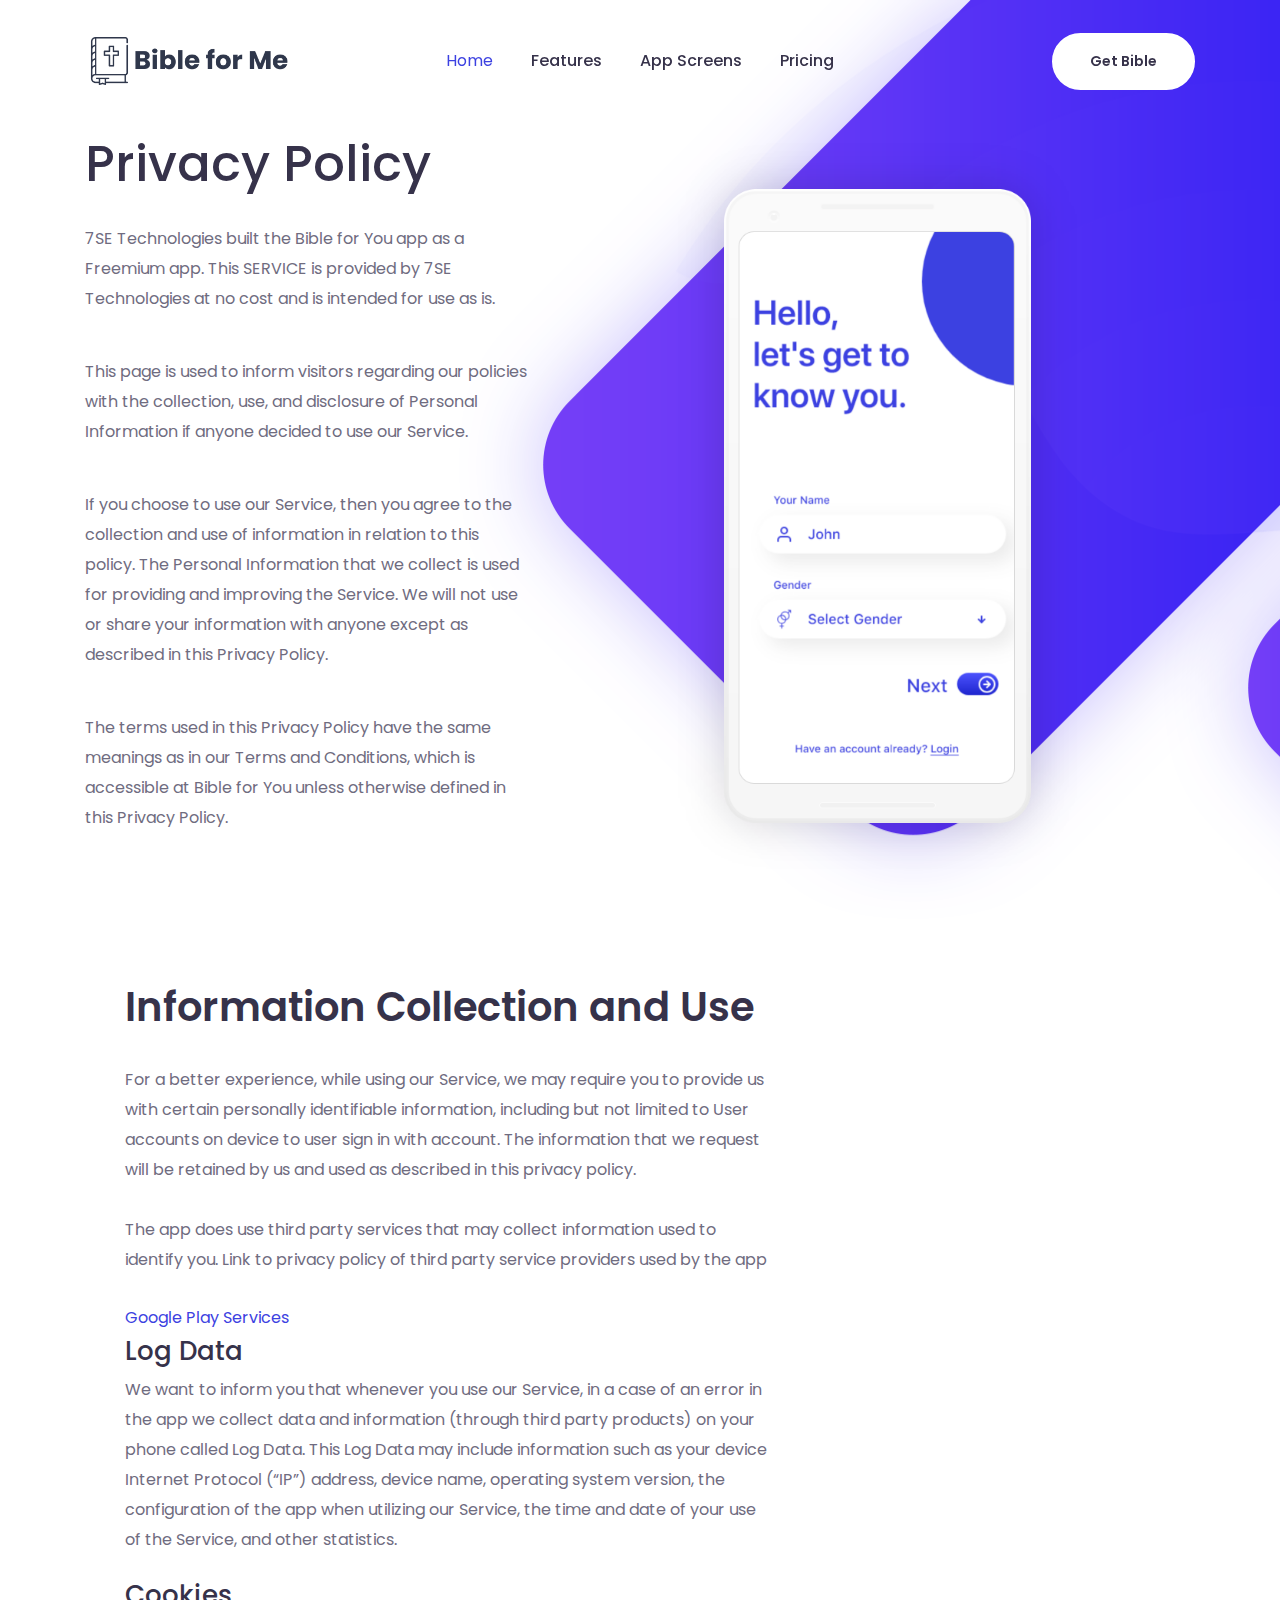
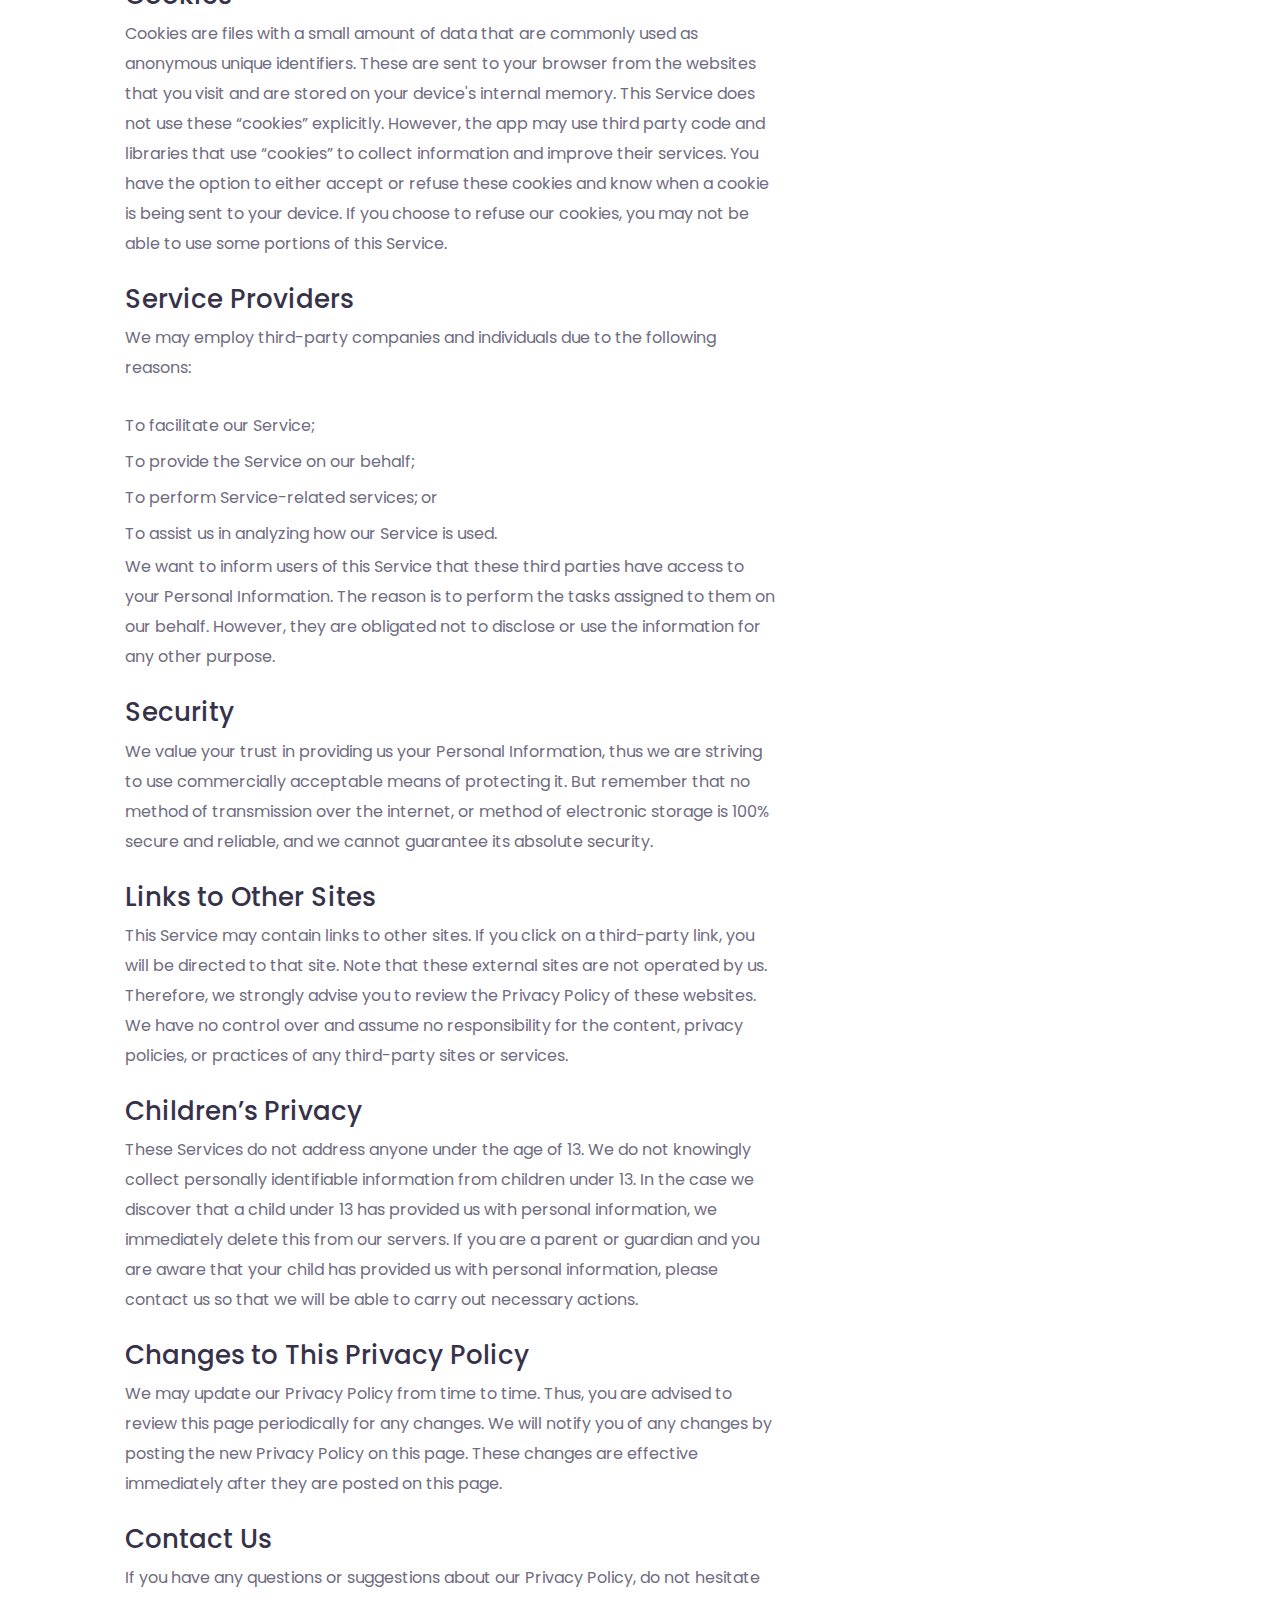
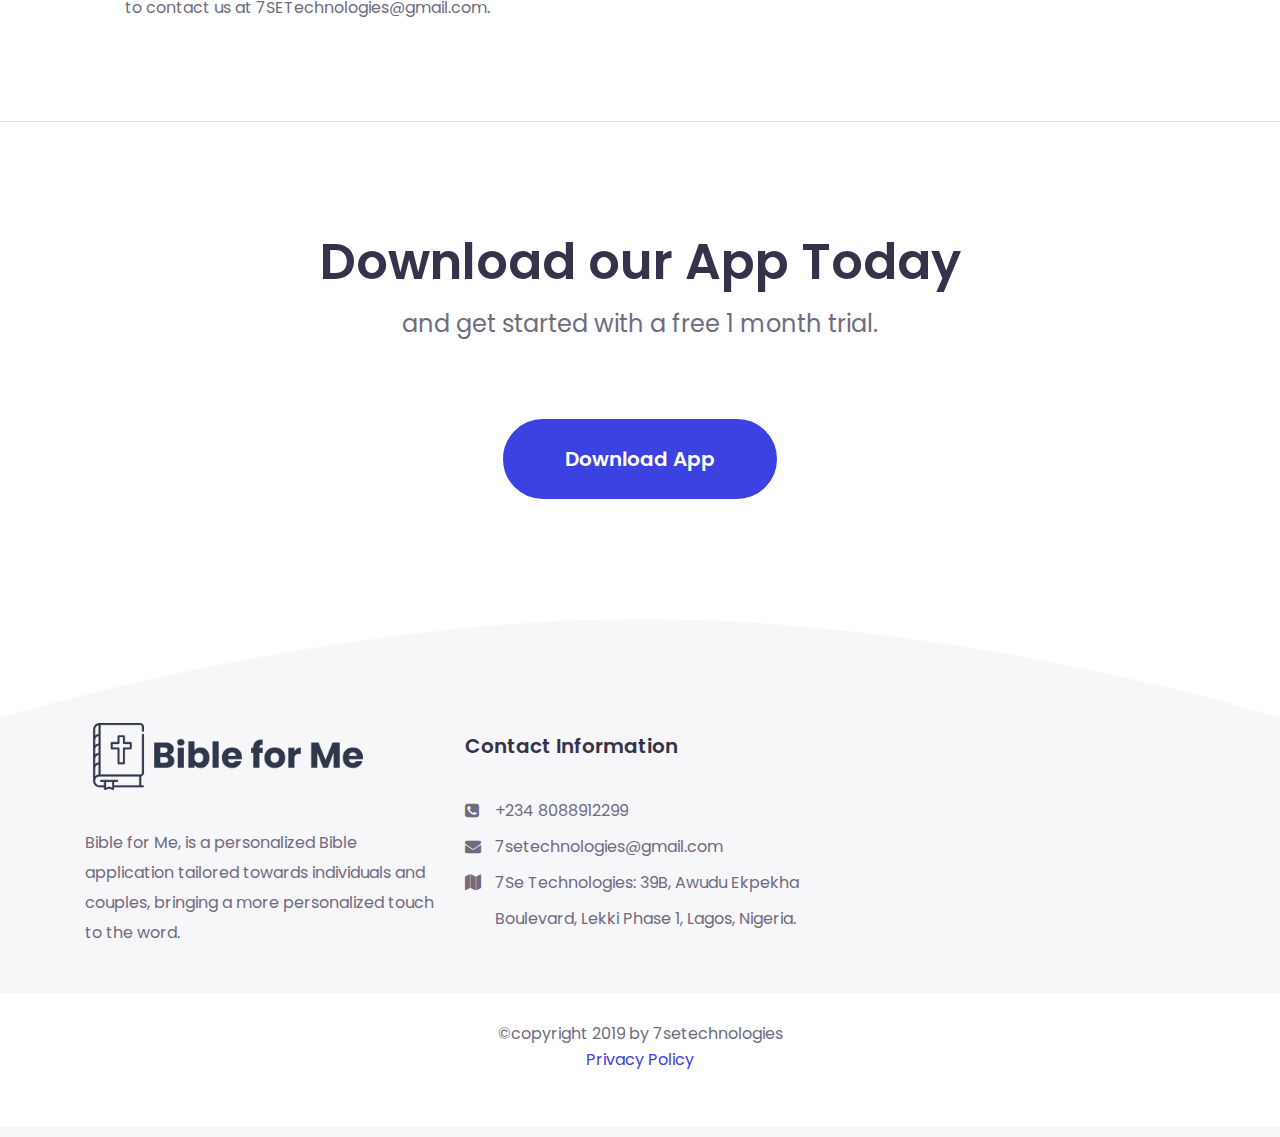
==== pricacy.html @ 63ed59d5 "updated privacy policy" ====
<!DOCTYPE html>
<html lang="en">

<head>
    <meta charset="utf-8">
    <meta name="viewport" content="width=device-width, initial-scale=1, shrink-to-fit=no">
    <meta http-equiv="X-UA-Compatible" content="IE=edge">

    <!-- Document Title -->
    <title>Bible For Me</title>

    <!-- Favicon -->
    <link rel="shortcut icon" type="image/png" href="favicon.png">

    <!-- CSS Files -->
    <!--==== Google Fonts ====-->
    <link href="https://fonts.googleapis.com/css?family=Poppins:200,300,400,500,600,700" rel="stylesheet">

    <!--==== Bootstrap css file ====-->
    <link rel="stylesheet" href="assets/css/bootstrap.min.css">

    <!--==== Font-Awesome css file ====-->
    <link rel="stylesheet" href="assets/css/font-awesome.min.css">

    <!-- Owl Carusel css file -->
    <link rel="stylesheet" href="assets/plugins/owl-carousel/owl.carousel.min.css">

    <!-- ====video poppu css==== -->
    <link rel="stylesheet" href="assets/plugins/Magnific-Popup/magnific-popup.css">

    <!--==== Style css file ====-->
    <link rel="stylesheet" href="assets/css/style.css">

    <!--==== Responsive css file ====-->
    <link rel="stylesheet" href="assets/css/responsive.css">

    <!--==== Custom css file ====-->
    <link rel="stylesheet" href="assets/css/custom.css">
</head>

<body>
    

    <!-- Main header -->
    <header class="header">
        <!-- Start Header Navbar-->
        <div class="main-header">
            <div class="main-menu-wrap">
                <div class="container">
                    <div class="row align-items-center">
                        <div class="col-xl-3 col-lg-3 col-md-4 col-6">
                            <!-- Logo -->
                            <div class="logo">
                                <a href="index.html">
                                    <img src="assets/img/logo.png" data-rjs="2" alt="myBible" style="max-width: 80%">
                                </a>
                            </div>
                            <!-- End of Logo -->
                        </div>
                        <div class="col-xl-6 col-lg-6 col-md-4 col-6 menu-button">
                            <div class="menu--inner-area clearfix">
                                <div class="menu-wraper">
                                    <nav>
                                        <!-- Header-menu -->
                                        <div class="header-menu dosis">
                                            <ul>
                                                <li class="active"><a href="#home">Home</a>
                                                    <!-- <ul>
                                                        <li class="active"><a href="index.html">Home 1</a></li>
                                                         <li><a href="index2.html">Home 2</a></li>
                                                    </ul>-->
                                                </li>
                                                <li><a href="#features">Features</a></li>
                                                <li><a href="#app">App Screens</a></li>
                                                <li><a href="#pricing  ">Pricing</a></li>
                                                <!-- <li><a href="#">Blog</a>
                                                    <ul>
                                                        <li><a href="blog.html">Blog Posts</a></li>
                                                        <li><a href="blog-details.html">single Post</a></li>
                                                    </ul>
                                                </li> -->
                                            </ul>
                                        </div>
                                        <!-- End of Header-menu -->
                                    </nav>
                                </div>
                            </div>
                        </div>
                        <div class="col-lg-3 col-md-4 col-sm-5 d-md-block d-none">
                            <div class="urgent-call text-right">
                               <a href="https://play.google.com/store/apps/details?id=com.ionic.bible" class="btn">Get Bible</a>
                            </div>
                        </div>
                    </div>
                </div>
            </div>
        </div>
        <!-- End Header Navbar-->
    </header>
    <!-- End of Main header -->
    
    <!-- home banner area -->
    <div class="banner-area-inner" id='home'>
        <div class="banner-inner-area banner-area1">
            <div class="container">
                <div class="row align-items-center">
                    <div class="col-md-8 col-lg-6 col-xl-5">
                        <!-- banner text -->
                        <div class="banner-text-inner">
                            

                            <h1>Privacy Policy</h1>
                            <p>
                                7SE Technologies built the Bible for You app as a Freemium app. This SERVICE is provided 
                                by 7SE Technologies at no cost and is intended for use as is.
                            </p>
    

                            <p>
                                This page is used to inform visitors regarding our policies with the 
                                collection, use, and disclosure of Personal Information if anyone decided to use our Service.
                            </p>

                            <p>
                                If you choose to use our Service, then you agree to the collection 
                                and use of information in relation to this policy. 
                                The Personal Information that we collect is used for 
                                providing and improving the Service. We will not use or 
                                share your information with anyone except as described in this Privacy Policy.

                            </p>

                            <p>
                                The terms used in this Privacy Policy have the same meanings 
                                as in our Terms and Conditions, which is accessible at Bible 
                                for You unless otherwise defined in this Privacy Policy.
                            </p>

                            </div>
                        <!-- banner text -->
                    </div>
                    <div class="col-lg-5 offset-lg-1 col-md-4 offse-xl-2">
                        <!-- banner image-->
                        <div class="banner-image">
                            <img src="assets/img/banner/mockup.png" alt="phone mock up">
                        </div>
                        <!--End of banner image-->
                    </div>
                </div>
            </div>
        </div>
    </div>
    <!-- End of home banner area -->

    <!-- feature area -->
    <section class="pb-110" id='features'>
        <div class="container">
            <div class="row justify-content-left">
                <div class="col-md-12 col-lg-8">
                    <!-- section title -->
                    <div class="section-title text-left">
                        <h2>Information Collection and Use</h2>
                        <p>For a better experience, while using our Service, we may require you to 
                            provide us with certain personally identifiable information, 
                            including but not limited to User accounts on device to user 
                            sign in with account. The information that we request will be 
                            retained by us and used as described in this privacy policy.
                            <br>
                            <br>
                            The app does use third party services that may collect information used to identify you.
                            Link to privacy policy of third party service providers used by the app

                        </p>
                        <ul>
                            <li><a href="https://www.google.com/policies/privacy/">Google Play Services</a></li>
                        </ul>

                        <h4>Log Data</h4>
                        <p>
                        We want to inform you that whenever you use our Service, in a case of 
                        an error in the app we collect data and information 
                        (through third party products) on your phone called Log Data. 
                        This Log Data may include information such as your device 
                        Internet Protocol (“IP”) address, device name, operating 
                        system version, the configuration of the app when utilizing 
                        our Service, the time and date of your use of the Service, 
                        and other statistics.
                        </p>

                        <h4>Cookies</h4>
                        <p>
                            Cookies are files with a small amount of data that are commonly used as anonymous unique identifiers. These are sent to your browser from the websites that you visit and are stored on your device's internal memory.
                            This Service does not use these “cookies” explicitly. However, the app may use third party code and libraries that use “cookies” to collect information and improve their services. You have the option to either accept or refuse these cookies and know when a cookie is being sent to your device. If you choose to refuse our cookies, you may not be able to use some portions of this Service.
                                
                        </p>

                        <h4>Service Providers</h4>
                        <p>
                             We may employ third-party companies and individuals due 
                             to the following reasons:

                        </p>
                        <ul>
                                <li>To facilitate our Service;</li>
                                <li>To provide the Service on our behalf;</li>
                                <li>To perform Service-related services; or</li>
                                <li>To assist us in analyzing how our Service is used.</li>
                         
                        </ul>
                        <p>
                        We want to inform users of this Service that these third parties 
                        have access to your Personal Information. 
                        The reason is to perform the tasks assigned to them on our 
                        behalf. However, they are obligated not to disclose or 
                        use the information for any other purpose.
                        </p>

                        <h4>Security</h4>
                        <p>
                        We value your trust in providing us your Personal Information, 
                        thus we are striving to use commercially acceptable means 
                        of protecting it. But remember that no method of 
                        transmission over the internet, or method of electronic 
                        storage is 100% secure and reliable, and we cannot guarantee 
                        its absolute security.
  
                        </p>

                        <h4>Links to Other Sites</h4>
                        <p>
                        This Service may contain links to other sites. 
                        If you click on a third-party link, you will be 
                        directed to that site. Note that these external 
                        sites are not operated by us. Therefore, we strongly 
                        advise you to review the Privacy Policy of these websites. 
                        We have no control over and assume no responsibility for 
                        the content, privacy policies, or practices of any third-party 
                        sites or services.
                        </p>

                        <h4>Children’s Privacy</h4>
                        <p>
                                These Services do not address anyone under the age of 13. We do not 
                                knowingly collect personally identifiable information from children 
                                under 13. In the case we discover that a child under 13 has 
                                provided us with personal information, we immediately delete 
                                this from our servers. If you are a parent or guardian and you
                                 are aware that your child has provided us with personal information, 
                                 please contact us so that we will be able to carry out necessary actions.
                        </p>
                        <h4>Changes to This Privacy Policy</h4>
                        <p>
                        We may update our Privacy Policy from time to time. 
                        Thus, you are advised to review this page periodically 
                        for any changes. We will notify you of any changes 
                        by posting the new Privacy Policy on this page. 
                        These changes are effective immediately after they are 
                        posted on this page.

                        </p>

                        <h4>Contact Us</h4>
                        <p>
                        If you have any questions or suggestions about our 
                        Privacy Policy, do not hesitate to contact us at 
                        7SETechnologies@gmail.com.
                        </p>

                    </div>
                    <!-- End of section title -->
                </div>
            </div>
            
        </div><!--/.container-->
    </section><!-- End of feature area -->

 

   

    <section class="border-top pt-110 pb-150">
        <div class="container">
            <div class="row justify-content-center">
                <div class="col-lg-10 col-md-12">
                    <div class="download-app-inner text-center">
                        <h2 class="h1">
                            Download our App Today
                        </h2>
                        <h3>and get started with a free 1 month trial.</h3>
                        <a href="https://play.google.com/store/apps/details?id=com.ionic.bible" class="btn">Download App</a>
                    </div>
                </div>
            </div>
        </div>
    </section>
    <!-- End of download app -->
    
    <footer class="footer">
        <div class="footerbg">
        <img src="assets/img/footer-bg.png" alt="">
        </div>
        <div class="footer-top pt-120 pb-110">
            <div class="container">
                <div class="row">
                    <div class="col-lg-4 col-sm-6">
                        <!-- footer widget -->
                        <div class="footer-widget">
                            <div class="footer-logo">
                                <a href="index.html"><img src="assets/img/logo.png" alt="" style="max-width: 80%"></a>
                            </div>
                            <p>Bible for Me, is a personalized Bible application tailored towards individuals and couples, bringing a more personalized touch to the word.</p>
                            <!-- footer social area -->
                           
                            <!-- End of footer social area -->
                        </div>
                        <!--End of footer widget -->
                    </div>

                    <div class="col-lg-4 col-sm-6">
                        <div class="footer-widget">
                            <!-- widget header -->
                            <div class="widget-header">
                                <h5>Contact Information</h5>
                            </div>
                            <!-- widget header -->
                            <div class="widget-body">
                                <ul class="address-list">
                                    <li>
                                        <span><i class="fa  fa-phone-square"></i></span>
                                        +234 8088912299
                                    </li>
                                    <li>
                                        <span><i class="fa  fa-envelope"></i></span>
                                        7setechnologies@gmail.com
                                    </li>
                                    <li>
                                        <span><i class="fa  fa-map"></i></span>
                                        7Se Technologies: 39B, Awudu Ekpekha Boulevard, 
                                        Lekki Phase 1, Lagos, Nigeria.
                                    </li>
                                </ul>
                            </div>
                            
                        </div>
                    </div>
                    
                    
                    
                </div>
            </div>
        </div>
        <div class="footer-bottom">
            <div class="footer-text text-center">
                <p>©copyright 2019 by 7setechnologies</p> 
                <a href="pricacy.html">Privacy Policy</a>      
            </div>
        </div>
        
    </footer>

    <div class="modal fade" id="modalLoginForm" tabindex="-1" role="dialog" aria-labelledby="myModalLabel"
    aria-hidden="true">
    <div class="modal-dialog" role="document">
      <div class="modal-content">
        <div class="modal-header text-center">
          <h4 class="modal-title w-100 font-weight-bold order">Order Your Bible</h4>
          <button type="button" class="close" data-dismiss="modal" aria-label="Close">
            <span aria-hidden="true">&times;</span>
          </button>
        </div>
        <div class="modal-body mx-3">
          <div class="md-form mb-5">
           
            <input type="text" id="defaultForm-email" class="form-control validate">
            <label data-error="wrong" data-success="right" for="defaultForm-yourname">Your Name</label>
          </div>
  
          <div class="md-form mb-4">
            
            <input type="text" id="defaultForm-pass" class="form-control validate">
            <label data-error="wrong" data-success="right" for="defaultForm-spousename">Your Spouse Name</label>
          </div>

          <div class="md-form mb-4">
           
            <input type="number" id="defaultForm-pass" class="form-control validate">
            <label data-error="wrong" data-success="right" for="defaultForm-spousename">Number of Copies</label>
          </div>
  
        </div>
        <div class="modal-footer d-flex justify-content-center">
          <button class="btn btn-default btncolor">Submit</button>
        </div>
      </div>
    </div>
  </div>






    <!-- back to top -->
    <div class="back-to-top">
        <a href="#"><i class="fa fa-chevron-up"></i></a>
    </div>
    <!-- back to top -->


    <!-- JS Files -->
   <!-- ==== JQuery 3.3.1 js file==== -->
    <script src="assets/js/jquery-3.3.1.min.js"></script>

    <!-- ==== Bootstrap js file==== -->
    <script src="assets/js/bootstrap.bundle.min.js"></script>

    <!-- ==== JQuery Waypoint js file==== -->
    <script src="assets/plugins/waypoints/jquery.waypoints.min.js"></script>

    <!-- ==== Parsley js file==== -->
    <script src="assets/plugins/parsley/parsley.min.js"></script>

    <!-- ==== parallax js==== -->
    <script src="assets/plugins/parallax/parallax.js"></script>

    <!-- ==== Owl Carousel js file==== -->
    <script src="assets/plugins/owl-carousel/owl.carousel.min.js"></script>

    <!-- ==== Menu  js file==== -->
    <script src="assets/js/menu.min.js"></script>

    <!-- ===video popup=== -->
    <script src="assets/plugins/Magnific-Popup/jquery.magnific-popup.min.js"></script>

    <!-- ====Counter js file=== -->
    <script src="assets/plugins/waypoints/jquery.counterup.min.js"></script>

    <!-- ==== Script js file==== -->
    <script src="assets/js/scripts.js"></script>

    <!-- ==== Custom js file==== -->
    <script src="assets/js/custom.js"></script>

</body>
</html>
---- assets/css/style.css ----
/*---------------------------------------------
Template name:  jironis
Version:        1.0
Author:         layerdrops
Author Email:   layerdrops@gmail.com 

NOTE:
-----
Please DO NOT EDIT THIS CSS, you may need to use "custom.css" file for writing your custom css.
We may release future updates so it will overwrite this file. it's better and safer to use "custom.css".

[Table of Content]

01: General CSS 
    1.1: Default CSS
    1.2: background color
    1.3: Buttons
    1.4: Padding/Margin
    1.5: Animations
02: Page Title
03: Header
    3.1: Header Menu 1
04: Banner
    4.1: main banner 01
    4.02: main banner home2
05: Feature area
    5:01 feature type2
    5:02 feature type3
06: Video section
07: bottle delivery
08: start about section
09: start our team
10: subscribe area
11: testimonial area
    11: 01 testimonial area type2
12: our location
13: our partner
14: our quality feature
    14:01 quality type2
15: our blog area
16: Bloge details page
    16:01 blog details
17: map area
18: Conatct page
    18:01 conatct info
19: Call to action
20: Footer
    20.01: footer top
    20.02: footer bottom
21: Others
    21.01: pettrns
    21.02: About block
    21.03: Why us
    21.04: Subscription
    21.05: Carousel controls
    21.06: Slider pagination style
    21.07: Social icons
    21.08: Back to top
    21.09: Preloader
    21.10: Form validation
    21.11: Content animation
----------------------------------------------*/

/*=============================================
    01: General CSS
==============================================*/

/* 1.1: Default CSS */
input::-webkit-outer-spin-button,
input::-webkit-inner-spin-button {
    -webkit-appearance: none;
    margin: 0;
}
input[type="number"] {
    -moz-appearance: textfield;
}
::-moz-selection {
    background: #31333e;
    color: #fff;
    text-shadow: none;
}
::selection {
    background: #31333e;
    color: #fff;
    text-shadow: none;
}


button:focus,
input:focus,
select:focus,
textarea:focus {
    outline: none !important;
}
button[type=submit] { 
    cursor: pointer;
    border: none;
 }
textarea { resize: none; }
img {
    max-width: 100%;
    height: auto; 
}

a {
    color: #3C41E1;
    -webkit-transition: all .2s;
    transition: all .2s;
}
a:hover { color: #3C41E1; }
a,
a:hover,
a:active,
a:focus {
    text-decoration: none;
    outline: none;
}

h1, h2, h3, h4, h5, h6, 
.h1, .h2, .h3, .h4, .h5, .h6 { 
    font-family: 'Poppins', sans-serif;
    color: #36324a;
}
h1, .h1 { font-size: 50px; line-height: 55px; }
h2, .h2 { font-size: 40px; line-height: 55px;}
h3, .h3 { font-size: 30px; }
h4, .h4 { font-size: 26px; }
h5, .h5 { font-size: 20px; } 
h6, .h6 { font-size: 16px; }

p {
    font-family: 'Poppins', sans-serif;
    line-height: 30px;
    margin-bottom: 25px;
    font-weight: 400;
    font-size: 16px;
}
body {
    font-family: 'Poppins', sans-serif;
    font-size: 16px;
    color: #6f6c7f;
    line-height: 36px;
    background: #fff;
    overflow-x: hidden !important;
    font-weight: 400;
}
.theme-color{
    color: #3C41E1;
}
.theme-bg{
    background: #3C41E1;
}
/*1.2: background color*/

/* 1.3: Buttons */
.btn {
    cursor: pointer;
    z-index: 1;
    position: relative;
    padding: 16px 36px;
    color: #5b39c9;
    font-weight: 600;
    text-transform: capitalize;
    overflow: hidden;
    border: 2px solid #5b39c9;
    border-radius: 50px;
    overflow: hidden;
    -webkit-transition: .3s all linear;
    transition: .3s all linear;
    font-size: 14px;
}

.btn.active,
.btn:hover,
.btn:focus {
    color: #fff;
    text-decoration: none;
}
.btn:before {
    content: " ";
    position: absolute;
    top: 48%;
    left: 48%;
    z-index: -1;
    -webkit-transform: scale(0);
            transform: scale(0);
    width: 11px;
    height: 11px;
    -webkit-transition: .3s all linear;
    transition: .3s all linear;
    opacity: 0;
    visibility: hidden;
    background: #5b39c9;
    border-radius: 50px;

}
.btn:hover{
    border-color: #5b39c9;
}
.btn:hover:before{
    -webkit-transform: scale(20);
            transform: scale(20);
    opacity: 1;
    visibility: visible;
    
}

.btn:focus,
.form-control:focus {
    box-shadow: none !important;
}

.disabled { pointer-events: none; }

.bg-2 {
    background-color: #f7f6f9;
}
 ul,li{
     margin-bottom: 0;
     list-style: none;
     padding: 0;
 }

.font-weight-600 { font-weight: 600; }
b, strong {
    font-weight: bold;
}
.list-inline > li { display: inline-block; }

.form-control { font-size: 14px; }
.form-control:focus { border-color: #fff; }

input.parsley-error,
textarea.parsley-error,
select.parsley-error {
    border: 1px solid red !important;
}
.half-gutter {
    margin-right: -7.5px;
    margin-left: -7.5px;
}
.half-gutter > .col,
.half-gutter > [class*="col-"] {
    padding-right: 7.5px;
    padding-left: 7.5px;
}
.no-gutters-padding{
    padding-right: 0px;
    padding-left: 0px;
}


.theme-list-style {
    padding: 0;
    list-style: none;
}
.theme-list-style li {
    font-weight: 600;
    color: #4c4f60;
    padding: 5px 0;
}
.theme-list-style li:before {
    content: '\f05d';
    font-family: 'FontAwesome';
    color: #6f6c7f;
    font-size: 12px;
    font-weight: normal;
    margin-right: 10px;
}

.theme-input-style {
    font-size: 16px;
    width: 100%;
    height: 70px;
    padding: 0 20px 0;
    -webkit-transition: all .2s;
    transition: all .2s;
    background: transparent;
    border: none;
    border: 4px solid #f7f6f9;
    opacity: 1;
    border-radius: 10px;
    color: #6f6c7f;
    margin-bottom: 30px;
}

textarea.theme-input-style {
    padding: 10px;
    min-height: 120px;
    display: block;
}

label input[type=checkbox],
label input[type=radio] {
    position: relative;
    top: 2px;
    margin-right: 5px;
}

.form-group { position: relative; }

.table-bordered,
.table-bordered td, 
.table-bordered th {
    border-color: #e2e6fb;
}

.alignleft {
    float: left;
    margin-right: 15px;
    margin-bottom: 15px;
}
.alignright {
    float: right;
    margin-left: 15px;
    margin-bottom: 15px;
}
.aligncenter {
    clear: both;
    display: block;
    margin: 0 auto 15px;
}
/* 1.4: Padding/Margin */
.pt-150 { padding-top: 150px; }
.pb-150 { padding-bottom: 150px; }
.pt-140 { padding-top: 140px; }
.pb-140 { padding-bottom: 140px; }
.pt-130 { padding-top: 130px; }
.pb-130 { padding-bottom: 130px; }
.pt-120 { padding-top: 70px; }
.pt-115{ padding-top: 115px; }
.pb-115{ padding-bottom: 115px; }
.pb-120 { padding-bottom: 120px; }
.pt-110 { padding-top: 110px; }
.pb-110 { padding-bottom: 20px; }
.pt-100 { padding-top: 100px; }
.pb-100 { padding-bottom: 100px; }
.pt-90 { padding-top: 90px; }
.pb-90 { padding-bottom: 90px; }
.pt-80 { padding-top: 80px; }
.pb-80 { padding-bottom: 80px; }
.pt-70 { padding-top: 70px; }
.pb-70 { padding-bottom: 70px; }
.pt-60 { padding-top: 60px; }
.pb-60 { padding-bottom: 60px; }
.pt-55 { padding-top: 55px; }
.pb-55 { padding-bottom: 55px; }
.pt-50 { padding-top: 50px; }
.pb-50 { padding-bottom: 50px }
.pt-30 { padding-top: 30px; }
.pb-30 { padding-bottom: 30px; }
.pt-20 { padding-top: 20px; }
.pb-20 { padding-bottom: 20px; }

.mt-140 { margin-top: 140px; }
.mb-140 { margin-bottom: 140px; }
.mt-120 { margin-top: 120px; }
.mb-120 { margin-bottom: 120px; }
.mt-70 {margin-top: 70px;}
.mb-70 {margin-bottom: 70px;}
.mt-60 { margin-top: 60px; }
.mb-60 { margin-bottom: 60px; }
.mt-50 { margin-top: 50px; }
.mb-50 { margin-bottom: 50px; }
.mt-40 { margin-top: 40px; }
.mb-40 { margin-bottom: 40px; }
.mt-30 { margin-top: 30px; }
.mb-30 { margin-bottom: 30px; }

/* 1.5: Animations */
.animated {
    -webkit-animation-duration: 1s;
    animation-duration: 1s;
    -webkit-animation-fill-mode: backwards;
    animation-fill-mode: backwards;
}
.animated.infinite {
    -webkit-animation-iteration-count: infinite;
    animation-iteration-count: infinite;
}

@-webkit-keyframes fadeInDown {
    0% {
        opacity: 0;
        -ms-filter: "progid:DXImageTransform.Microsoft.Alpha(Opacity=0)";
        -webkit-transform: translate3d(0,-40px,0);
        transform: translate3d(0,-40px,0)
    }
    to {
        opacity: 1;
        -ms-filter: "progid:DXImageTransform.Microsoft.Alpha(Opacity=100)";
        -webkit-transform: translateZ(0);
        transform: translateZ(0)
    }
}
@keyframes fadeInDown {
    0% {
        opacity: 0;
        -ms-filter: "progid:DXImageTransform.Microsoft.Alpha(Opacity=0)";
        -webkit-transform: translate3d(0,-40px,0);
        transform: translate3d(0,-40px,0)
    }
    to {
        opacity: 1;
        -ms-filter: "progid:DXImageTransform.Microsoft.Alpha(Opacity=100)";
        -webkit-transform: translateZ(0);
        transform: translateZ(0)
    }
}
.fadeInDown {
    -webkit-animation-name: fadeInDown;
    animation-name: fadeInDown
}

@-webkit-keyframes fadeInUp {
    0% {
        opacity: 0;
        -ms-filter: "progid:DXImageTransform.Microsoft.Alpha(Opacity=0)";
        -webkit-transform: translate3d(0,40px,0);
        transform: translate3d(0,40px,0)
    }
    to {
        opacity: 1;
        -ms-filter: "progid:DXImageTransform.Microsoft.Alpha(Opacity=100)";
        -webkit-transform: translateZ(0);
        transform: translateZ(0)
    }
}
@keyframes fadeInUp {
    0% {
        opacity: 0;
        -ms-filter: "progid:DXImageTransform.Microsoft.Alpha(Opacity=0)";
        -webkit-transform: translate3d(0,40px,0);
        transform: translate3d(0,40px,0)
    }
    to {
        opacity: 1;
        -ms-filter: "progid:DXImageTransform.Microsoft.Alpha(Opacity=100)";
        -webkit-transform: translateZ(0);
        transform: translateZ(0)
    }
}
.fadeInUp {
    -webkit-animation-name: fadeInUp;
    animation-name: fadeInUp
}

@-webkit-keyframes fadeInLeft {
    from {
        opacity: 0;
        -ms-filter: "progid:DXImageTransform.Microsoft.Alpha(Opacity=0)";
        -webkit-transform: translate3d(-50%, 0, 0);
        transform: translate3d(-50%, 0, 0);
    }
    to {
        opacity: 1;
        -ms-filter: "progid:DXImageTransform.Microsoft.Alpha(Opacity=100)";
        -webkit-transform: translate3d(0, 0, 0);
        transform: translate3d(0, 0, 0);
    }
}
@keyframes fadeInLeft {
    from {
        opacity: 0;
        -ms-filter: "progid:DXImageTransform.Microsoft.Alpha(Opacity=0)";
        -webkit-transform: translate3d(-50%, 0, 0);
        transform: translate3d(-50%, 0, 0);
    }
    to {
        opacity: 1;
        -ms-filter: "progid:DXImageTransform.Microsoft.Alpha(Opacity=100)";
        -webkit-transform: translate3d(0, 0, 0);
        transform: translate3d(0, 0, 0);
    }
}
.fadeInLeft {
    -webkit-animation-name: fadeInLeft;
    animation-name: fadeInLeft;
}

@-webkit-keyframes fadeInRight {
    from {
        opacity: 0;
        -ms-filter: "progid:DXImageTransform.Microsoft.Alpha(Opacity=0)";
        -webkit-transform: translate3d(50%, 0, 0);
        transform: translate3d(50%, 0, 0);
    }
    to {
        opacity: 1;
        -ms-filter: "progid:DXImageTransform.Microsoft.Alpha(Opacity=100)";
        -webkit-transform: translate3d(0, 0, 0);
        transform: translate3d(0, 0, 0);
    }
}
@keyframes fadeInRight {
    from {
        opacity: 0;
        -ms-filter: "progid:DXImageTransform.Microsoft.Alpha(Opacity=0)";
        -webkit-transform: translate3d(50%, 0, 0);
        transform: translate3d(50%, 0, 0);
    }
    to {
        opacity: 1;
        -ms-filter: "progid:DXImageTransform.Microsoft.Alpha(Opacity=100)";
        -webkit-transform: translate3d(0, 0, 0);
        transform: translate3d(0, 0, 0);
    }
}
.fadeInRight {
    -webkit-animation-name: fadeInRight;
    animation-name: fadeInRight;
}

@-webkit-keyframes spin {
    0% {
        -webkit-transform: rotate(0deg); 
        transform: rotate(0deg); 
    }
    100% { 
        -webkit-transform: rotate(360deg); 
        transform: rotate(360deg); 
    }
}
@keyframes spin {
    0% { 
        -webkit-transform: rotate(0deg); 
        transform: rotate(0deg); 
    }
    100% { 
        -webkit-transform: rotate(360deg); 
        transform: rotate(360deg); 
    }
}
.spin {
    -webkit-animation: spin 2s linear infinite;
    animation: spin 1s linear infinite;
}

@-webkit-keyframes bounce {
    0% {
       -webkit-transform: translateY(0px);
               transform: translateY(0px);
    }
    50% {
       -webkit-transform: translateY(-40px);
               transform: translateY(-40px);
    }
     100% {
        -webkit-transform: translateY(0px);
                transform: translateY(0px);
    }
      
}

@keyframes bounce {
    0% {
       -webkit-transform: translateY(0px);
               transform: translateY(0px);
    }
    50% {
       -webkit-transform: translateY(-40px);
               transform: translateY(-40px);
    }
     100% {
        -webkit-transform: translateY(0px);
                transform: translateY(0px);
    }
      
}
.bounce {
    -webkit-animation: bounce 2s linear infinite;
    animation: bounce 1s linear infinite;
}
@-webkit-keyframes rotate2d {
    0% {
       -webkit-transform: rotate(0deg);
               transform: rotate(0deg);
   }
    100% {
        -webkit-transform: rotate(360deg);
                transform: rotate(360deg);
    }    
}
@keyframes rotate2d {
    0% {
       -webkit-transform: rotate(0deg);
               transform: rotate(0deg);
   }
    100% {
        -webkit-transform: rotate(360deg);
                transform: rotate(360deg);
    }    
}
.rotate2d {
    -webkit-animation: rotate2d 2s linear infinite;
    animation: rotate2d 1s linear infinite;
}
@-webkit-keyframes rotate-2d {
    0% {
       -webkit-transform: rotate(0deg);
               transform: rotate(0deg);
   }
    100% {
        -webkit-transform: rotate(-360deg);
                transform: rotate(-360deg);
    }    
}
@keyframes rotate-2d {
    0% {
       -webkit-transform: rotate(0deg);
               transform: rotate(0deg);
   }
    100% {
        -webkit-transform: rotate(-360deg);
                transform: rotate(-360deg);
    }    
}
.rotate-2d {
    -webkit-animation: rotate-2d 2s linear infinite;
    animation: rotate-2d 1s linear infinite;
}

@-webkit-keyframes rotate3d {
    0% {
       -webkit-transform: rotateY(0deg);
               transform: rotateY(0deg);
   }
    100% {
        -webkit-transform: rotateY(360deg);
                transform: rotateY(360deg);
    }    
}

@keyframes rotate3d {
    0% {
       -webkit-transform: rotateY(0deg);
               transform: rotateY(0deg);
   }
    100% {
        -webkit-transform: rotateY(360deg);
                transform: rotateY(360deg);
    }    
}
.rotate3d {
    -webkit-animation: rotate3d 2s linear infinite;
    animation: rotate3d 1s linear infinite;
}

/*=============================================
    03: Header
==============================================*/

/* 3.1: Header Menu 1*/
.main-header{
    box-shadow: none;
    position: fixed;
    z-index: 999;
    width: 100%;
    top: 0;
    left: 0;
    -webkit-transition: background .3s;
    transition: background .3s;
    padding: 30px 0;
    }

    .urgent-call span {
        margin-right: 15px;
        display: inline-block;
    }
.main-header.stuck {
    position: fixed;
    top: 0;
    box-shadow: 0 0 10px rgba(0,0,0,0.15);
    width: 100%;
}
.header-menu, .header-menu ul, 
.header-menu ul li, 
.header-menu ul li a, 
.header-menu #menu-button {
    margin: 0;
    padding: 0;
    border: 0;
    list-style: none;
    line-height: 1;
    display: block;
    position: relative;
}
.header-menu #menu-button {
    display: none;
    }
.header-menu > ul ul {
    text-align: left;
    z-index: 99999;
}
.header-menu{
    -webkit-transition: .3s all linear;
    transition: .3s all linear;
}

.header-menu > ul > li {
    display: inline-block;
    float: left;
}
.header-menu > ul > li.has-sub:hover:after {
    content: '';
    position: absolute;
    width: 100%;
    height: 2em;
    bottom: -2em;
    cursor: pointer;
    left: 0;
}
.header-menu > ul > li {
    padding-left: 19px;
    padding-right: 19px;
}
.header-menu > ul > li > a {
    padding: 23px 0 23px;
    font-size: 16px;
    color: #36324a;
    font-weight: 500;
}

.main-header.sticky .header-menu > ul > li > a {
    color: #36324a;
}

.header-menu > ul > li:hover > a, 
.header-menu > ul > li.active > a {
    color: #081340;
}
.main-header .header-menu > ul > li:hover > a, 
.main-header .header-menu > ul > li.active > a {
    color: #3C41E1;
    font-weight: 400;
}

.header-menu ul ul {
    position: absolute;
    left: -9999px;
    opacity: 0;
    -webkit-transition: top .2s ease, opacity .2s ease;
    transition: top .2s ease, opacity .2s ease;
}
.header-menu > ul > li:hover > ul {
    left: auto;
    top: 60px;
    opacity: 1;
}

.header-menu > ul > li > ul {
    top: 30px;
    background: #081340;
    box-shadow: 0 0 10px rgba(0,0,0,0.1);
    -webkit-transition: top .2s ease, opacity .2s ease;
    transition: top .2s ease, opacity .2s ease;
    border-radius: 5px;
}

.header-menu.align-right > ul > li:hover > ul {
    right: 0;
}

.header-menu ul ul ul {
    top: 32px;
    box-shadow: 0 0 10px rgba(0,0,0,0.1);
}
.header-menu ul ul ul:after {
    content: "";
    position: absolute;
    left: -10px;
    top: 0;
    width: 10px;
    height: 100%;
    z-index: -1;
}
.header-menu ul ul ul li {
    background: #fff;
}
.header-menu ul ul > li:hover > ul {
    top: 0;
    left: 180px;
    opacity: 1;
}
.header-menu.align-right ul ul > li:hover > ul {
    left: auto;
    right: 178px;
    padding-left: 0;
    padding-right: 10px;
    opacity: 1;
}
.header-menu ul ul li a {
    width: 186px;
    padding: 8px 20px;
    font-size: 16px;
    line-height: 1.25;
    position: relative;
    background: #081340;
    -webkit-transition: all .2s;
    transition: all .2s;
    color: #979caf;
}
.main-header.sticky .header-menu ul ul li a {
    background: #081340;
    color: #979caf;
}
.header-menu ul ul li a i {
    position: absolute;
    right: 15px;
    top: 16px;
    font-size: 10px;
}

.header-menu ul ul li:hover > a, 
.header-menu ul ul li > a:hover, 
.header-menu ul ul li.active > a {
    color: #fff;
}
.main-header.sticky .header-menu ul ul li:hover > a, 
.main-header.sticky .header-menu ul ul li > a:hover, 
.main-header.sticky .header-menu ul ul li.active > a {
    color: #fff;
}
.menu-wraper {
    float: right;
}
.header-menu>ul {
    -webkit-transition: .3s all linear;
    transition: .3s all linear;
}
.header-menu > ul > li:last-child {
    margin-right: 0;
}
.header-menu ul ul ul,
.header-menu ul ul{
    padding: 8px 0;
    background: #fff;
}

.header-menu > ul > li > ul .has-sub-item {position:  relative;}

.header-menu > ul > li > ul .has-sub-item:after {
    content: ">";
    position:  absolute;
    right: 10px;
    top: 50%;
    -webkit-transform: translateY(-50%);
            transform: translateY(-50%);
}

.logo .sticky-logo {
    display: none;
}
.logo .sticky-logo {
    display: none;
}

.main-header.sticky .logo .default-logo{
    display: none;
}
.main-header.sticky .logo .sticky-logo{
    display: block;
}
.main-header.sticky {
    background: #fff;
    position: fixed;
    width: 100%;
    -webkit-animation-duration: .5s;
            animation-duration: .5s;
    box-shadow: 0 0 10px rgba(0,0,0,.15);
}

.menu-button {
    display: -webkit-box;
    display: -ms-flexbox;
    display: flex;
    -webkit-box-align: center;
        -ms-flex-align: center;
            align-items: center;
    -webkit-box-pack: center;
        -ms-flex-pack: center;
            justify-content: center;
}
.signup--out-btn {
    margin-left: 16px;
}
.main-header .header-menu ul ul li.active a:before {
    visibility: visible;
    opacity: 1;
    background: #53e1ff;
}

.main-header .header-menu ul .has-sub-item ul .has-sub-item ul li a:before {
    visibility: hidden;
    opacity: 0;
}
.main-header .header-menu ul .has-sub-item ul .has-sub-item ul li a:hover:before {
    visibility: visible;
    opacity: 1;
}

.inner-header .header-menu > ul > li > a {
    color: #fff;
}
.inner-header a.btn {
    border-color: #fff;
    color: #36324a;
    background: #fff;
}

.main-header.inner-header .btn:before {
    background: #36324a;
    visibility: hidden;
    opacity: 0;
    -webkit-transform: scale(0);
            transform: scale(0);
}
.main-header.inner-header .btn:hover{
    color: #fff;
    background: #36324a;
}
.main-header.inner-header .btn:hover:before {
    background: #36324a;
    visibility: visible;
    opacity: 1;
    -webkit-transform: scale(20);
            transform: scale(20);
}
.sticky .main-menu-wrap .btn {
    border-color: #5b39c9;
    color: #36324a;
    background: #fff;
}
.main-menu-wrap .btn:hover {
    border-color: #36324a;
    background: #36324a;
    color: #fff;
}

.main-menu-wrap .btn:before {
    background: #36324a;
}

.sticky .main-menu-wrap .btn:hover {
    border-color: #36324a;
}
.main-header.blog-header .header-menu > ul > li:hover > a,
.main-header.blog-header .header-menu > ul > li.active > a {
   color: #fff;
   font-weight: 400;
}
.sticky.main-header.blog-header .header-menu > ul > li:hover > a, 
.sticky.main-header.blog-header .header-menu > ul > li.active > a {
   color: #333333;
   font-weight: 400;
}
.main-menu-wrap .btn {
    background: #fff;
    border-color: #fff;
    color: #36324a;
}
.inner-header .header-menu > ul > li:hover > a,
.inner-header .header-menu > ul > li:focus > a,
.inner-header .header-menu > ul > li:active > a{
    color: #fff;
}
.sticky.inner-header .header-menu > ul > li:hover > a,
.sticky.inner-header .header-menu > ul > li:focus > a,
.sticky.inner-header .header-menu > ul > li:active > a{
    color: #36324a;
}
/*=============================================
    04: Banner
==============================================*/
    /*4.1: main banner 01*/
.banner-inner-area {
    padding: 120px 0 96px;
    position: relative;
    overflow: hidden;
}
.banner-area1 .banner-text-wrap h1 {
    font-weight: 600;
    line-height: 80px;
    margin-bottom: 20px;
}
.banner-inner-area.banner-area1:before{
    background: url(../img/banner/main-base.png);
    background-position: top right;
    background-repeat: no-repeat;
    height: 100%;
    width: 100%;
    top: 0%;
    right: -19%;
    position: absolute;
    content: "";
}
/* .banner-inner-area.banner-area1:before{
    background: url(../img/banner/base.png);
    background-position: top right;
    background-repeat: no-repeat;
    height: 100%;
    width: 100%;
    top: 0%;
    right: -21%;
    position: absolute;
    content: "";
} 
 .banner-inner-area.banner-area1:after {
    background: url(../img/banner/base2.png);
    background-position: top right;
    background-repeat: no-repeat;
    height: 100%;
    width: 100%;
    top: 36%;
    right: -16%;
    position: absolute;
    content: "";
    z-index: -1;
} 
*/

.banner-area1 .banner-text-wrap span {
    color: #ffa21d;
    font-size: 30px;
    margin-bottom: 7px;
    display: block;
}
.banner-area1 .banner-text-wrap{
    padding: 0;
}
.banner-text-inner h1 {
    color: #36324a;
    margin-bottom: 33px;
}

.banner-text-inner p {
    margin-bottom: 43px;
}

.banner-text-inner .btn {
    background: #3C41E1;
    border-color: #3C41E1;
    color: #fff;
}
.banner-text-inner .btn:hover {
    background: #36324a;
    border-color: #36324a;
    color: #fff;
}
.banner-text-inner .btn:before{
    background: #36324a;
}
.banner-text-inner .btn + .btn {
    background: transparent;
    border-color: #5b39c9;
    color: #5b39c9;
    margin-left: 10px;
}

.banner-text-inner .btn + .btn:hover {
    color: #fff;
    border-color: #5b39c9;
    background: #5b39c9;
}
.banner-text-inner .btn + .btn:hover:before {
    background: #5b39c9;
}

.banner-image{
    -webkit-animation: bounce 1s ease-in-out 0s infinite alternate;
            animation: bounce 1s ease-in-out 0s infinite alternate;
}
.main-header.sticky .logo .main-logo2 {
    display: none;
}
@keyframes bounce{
    0%{
        -webkit-transform: translateY(0);
                transform: translateY(0)
    }
    100%{
        -webkit-transform: translateY(-30px);
                transform: translateY(-30px)
    }
}

.banner-shape-inner .shape {
    position: absolute;
    -webkit-animation-duration: 3s;
            animation-duration: 3s;
}

.banner-shape-inner .shape1 {
    top: -34%;
    left: -12%;
}

.banner-shape-inner .shape2 {
    top: -24%;
    left: 37%;
}

.banner-shape-inner .shape3 {
    top: -34%;
    left: 114%;
}

.banner-shape-inner .shape4 {
    top: -5%;
    right: 13%;
}

.banner-shape-inner .shape5 {
    top: 43%;
    left: 49%;
}

.banner-shape-inner .shape6 {
    top: 53%;
    left: -12%;
}

.banner-shape-inner .shape7 {top: 103%;right: -6%;}

/* home2 */
.banner-inner-area.banner-area1.banner2:before {
    background: url(../img/banner/base3.png);
    background-position: top right;
    background-repeat: no-repeat;
    height: 100%;
    width: 100%;
    top: 0%;
    right: 0%;
    position: absolute;
    content: "";
    background-position: 47% 0%;
    content: "";
}
.banner-inner-area.banner-area1.banner2:after{
    display: none
}
.banner2 .banner-shape-inner .shape1 {
    top: -20%;
    left: -25%;
}

.banner2 .banner-shape-inner .shape2 {
    top: 1%;
    left: 0;
}

.banner2 .banner-shape-inner .shape3 {
    top: -21%;
    left: 108%;
}

.banner2 .banner-shape-inner .shape4 {
    top: -10%;
    right: 28%;
}

.banner2 .banner-shape-inner .shape5 {
    top: 17%;
    right: -20%;
    left: auto;
}

.banner2 .banner-shape-inner .shape6 {
    top: 53%;
    right: 0;
    left: auto;
}

.banner2 .banner-shape-inner .shape7 {
    top: 80%;
    right: -12%;
}
.main-header.inner-header.header-2 .btn:hover {
    background: #3C41E1;
    border-color: transparent;
}

.main-header.inner-header.header-2 .btn::before {
    background: #3C41E1;
}
.main-header.sticky {
    padding: 15px 0;
}
/*==============================================
    05: Feature area
==============================================*/
.section-title h2 {
    color: #36324a;
    font-weight: 600;
    margin-bottom: 30px;
}
.section-title p {
    color: #6f6c7f;
    line-height: 30px;
}
.section-title {
    position: relative;
    margin-top: -8px;
    margin: -8px 40px 78px;
}

.feature-icon{
    width: 95px;
    height: 95px;
    margin: auto;
    margin-bottom: 44px;
}
.single-feature-inner {
    padding: 74px 10px 66px;
}
.center .single-feature-inner {
    border: 4px solid #5b39c9;
    border-radius: 10px;
    margin: -10px -10px -10px -10px;
}
.feature-carousel .owl-stage-outer {
    padding-top: 10px;
    padding-bottom: 10px;
}
.single-feature-inner .feature-icon svg rect,
.single-feature-inner .feature-icon svg path {
    fill: #36324a;
    -webkit-transition: .3s all linear;
    transition: .3s all linear;
}

.center .single-feature-inner .feature-icon svg rect,
.center .single-feature-inner .feature-icon svg path {
    fill: #5b39c9;
}

.single-feature-inner p {
    margin-bottom: 0;
    color: #6f6c7f;
    font-size: 16px;
    line-height: 30px;
}
.single-feature-inner h5 {
    margin-bottom: 34px;
    color: #36324a;
    font-weight: 600;
}
.feature-carousel button.owl-dot {
    height: 7px;
    width: 7px;
    background: #ded7f4 !important;
    margin-right: 5px;
    border-radius: 50%;
    -webkit-transition: .3s all linear;
    transition: .3s all linear;
    line-height: 10px;
    vertical-align: middle;
}
.feature-carousel button.owl-dot.active {
    background: #5b39c9 !important;
    height: 10px;
    width: 10px;
}
.feature-carousel .owl-dots {
    text-align: center;
    margin-top: 36px;
}
.box-top{
    border-top: 2px solid #f7f6f9;
}
.gradient-bg {
    background: #5b39c9;
    background: -webkit-linear-gradient(left, #5b39c9 0%,#f77ade 100%);
    background: linear-gradient(to right, #5b39c9 0%,#f77ade 100%);
    filter: progid:DXImageTransform.Microsoft.gradient( startColorstr='#5b39c9', endColorstr='#f77ade',GradientType=1 );
}

/*===========================================
    Counter area
===========================================*/
.single-counter .counter {
    font-size: 60px;
    font-weight: 200;
    color: #5b39c9;
    line-height: 42px;
    margin-bottom: 21px;
    display: block;
}

.single-counter p {
    font-size: 18px;
    color: #36324a;
    font-weight: 400;
    margin-bottom: 0;
}
.single-counter {
    margin-bottom: 30px;
}

/*===============================================
    user interact inner
===============================================*/
.user-interact-inner .interact-icon {
    width: 65px;
    height: 65px;
    margin-bottom: 39px;
}
.user-interact-inner h2 {
    color: #36324a;
    font-weight: 600;
    line-height: 54px;
    margin-bottom: 29px;
}
.user-interact-inner p {
    margin-bottom: 40px;
}
.user-interact-image {
    width: 795px;
    margin-left: -150px;
}
.user-interact-inner .interact-icon svg#Capa_1 {
    fill: #3C41E1;
}
.bg-2 {
    background: #f7f6f9;
}
.user-interact-image.type2 {
    margin-left: 0;
    width: 700px;
}
/*=========================================
    06: Video section
=========================================*/
.theme-video-wrap .video-btn {
    height: 125px;
    width: 125px;
    background: #fff;
    line-height: 125px;
    text-align: center;
    position: absolute;
    top: 50%;
    left: 50%;
    -webkit-transform: translate(-50%, -50%);
            transform: translate(-50%, -50%);
    border-radius: 50%;
    font-size: 30px;
    padding-left: 10px;
}

.teheme-video-wrap {
    position: relative;
}
.theme-video-wrap {
    padding-top: 325px;
    padding-bottom: 325px;
}

section.app-video {
    background-image: url(../img/video-bg.jpg);
    background-size: cover;
    background-position: 0% 78%;
    background-repeat: no-repeat;
    position: relative;
}

section.app-video:before {
    content: '';
    background: #5b39c9;
    position: absolute;
    height: 100%;
    width: 100%;
    left: 0;
    top: 0;
    opacity: .80;
}
.theme-video-wrap .video-btn:before {
    content: "";
    height: 100%;
    width: 100%;
    position: absolute;
    z-index: -1;
    background: #fff;
    left: 0;
    border-radius: 50%;
    -webkit-animation: scale 1s linear infinite;
            animation: scale 1s linear infinite;
    opacity: .9;
    -webkit-transform: scale(1);
            transform: scale(1);
}

@-webkit-keyframes scale{
    0%{
        -webkit-transform: scale(1);
                transform: scale(1);
    }
    50%{
        -webkit-transform: scale(1.2);
                transform: scale(1.2);
        opacity: .9;
    }
    100%{
        -webkit-transform: scale(1.4);
                transform: scale(1.4);
        background: transparent;
    }
}

@keyframes scale{
    0%{
        -webkit-transform: scale(1);
                transform: scale(1);
    }
    50%{
        -webkit-transform: scale(1.2);
                transform: scale(1.2);
        opacity: .9;
    }
    100%{
        -webkit-transform: scale(1.4);
                transform: scale(1.4);
        background: transparent;
    }
}

/*===============================================
    Feature screen image
===============================================*/
.app-scrin-inner {
    position: relative;
    overflow: hidden;
    max-width: 1500px;
    margin: 0 auto;
    padding: 0px 20px;
    margin-top: -72px;
}

.app-carousel-inner {
    position: relative;
    width: 450px;
    height: 770px;
    margin: 0 auto;
    padding: 108px 70px;
    background: url(../img/feature/mockup.png);
    margin-top: 12px;
}
.app-carousel .owl-stage-outer {
    overflow: visible;
}
.app-carousel .single-app-image img {
    display: block;
    width: 90%;
    height: 95%;
    margin: 40px auto;
    top: 20px;
}
.app-carousel button.owl-dot {
    height: 7px;
    width: 7px;
    background: #ded7f4 !important;
    margin-right: 5px;
    border-radius: 50%;
    -webkit-transition: .3s all linear;
    transition: .3s all linear;
    line-height: 10px;
    vertical-align: middle;
}
.app-carousel button.owl-dot.active{
    background: #5b39c9 !important;
    height: 10px;
    width: 10px;
}
.app-carousel .owl-dots {
    text-align: center;
    margin-top: 84px;
}
/*============================================
    pricing plan
============================================*/
 .single-price-top h4 {
    color: #36324a;
    margin-bottom: 25px;
}

.single-price-top span {
    font-size: 60px;
    font-weight: 200;
    color: #f77ade;
    display: block;
    line-height: 40px;
}

.single-price-top {
    margin-bottom: 50px;
}

.single-price-body .price-list li {
    color: #6e6b7e;
}

.single-price-body .price-list li span i.fa-check {
    color: #6ac376;
}

.single-price-body .price-list li span i.fa-times {
    color: #ed4d58;
}

.single-price-body a {
    margin-top: 41px;
    border-color: #5b39c9;
}

.single-price-plan {
    border: 4px solid #f7f6f9;
    border-radius: 10px;
    padding: 55px 0 50px;
    -webkit-transition: .3s all linear;
    transition: .3s all linear;
    margin-bottom: 60px;
}

.single-price-body .price-list li span {
    margin-right: 2px;
}

.single-price-plan.active {
    border: 4px solid #5b39c9;
    border-radius: 10px;
    padding: 85px 0 80px;   
    margin-top: -30px;
    margin-bottom: 30px;
}

.single-price-body a:before {
    background: #5b39c9;
}
.single-price-body a{
    color: #5b39c9;
}
.single-price-body a:hover {
    border-color: #5b39c9;
    background: #5b39c9;
}
.price-nav-wrap {
    margin-bottom: 60px;
}
.price--nav-inner .info-tabs a {
    padding: 10px 30px;
    color: #f77ade;
    font-size: 14px;
    font-weight: 600;
    position: relative;
}
.price--nav-inner .info-tabs {
    display: -webkit-inline-box;
    display: -ms-inline-flexbox;
    display: inline-flex;
    -webkit-box-pack: center;
        -ms-flex-pack: center;
            justify-content: center;
    -webkit-box-align: center;
        -ms-flex-align: center;
            align-items: center;
    text-align: center;
    border-radius: 50px;
    overflow: hidden;
    border: 2px solid #f7f6f9;
}
.price--nav-inner {
    text-align: center;
    padding-bottom: 20px;
}
.price--nav-inner .info-tabs a.active {
    color: #fff;
    z-index: 1;
    background: #3C41E1;
}
.single-price-plan.active .btn {
    color: #fff;
    background: #5b39c9;
}
.single-price-plan.active .btn:before{
    -webkit-transform: scale(20);
            transform: scale(20);
    visibility: visible;
    opacity: 1;
}

/*============================================
    11: testimonial area
============================================*/

/* partner */
.partner-carousel .single-partner img {
    width: inherit !important;
    margin: 0 auto;
     opacity: .5;
     -webkit-transition: .3s all linear;
     transition: .3s all linear;
}

.partner-carousel .single-partner:hover img{
    opacity: 1;
}
.single-author-imge img {
    width: inherit !important;
    margin: 0 auto;
}
.author-carousel .owl-nav {
    display: none;
}
.testimonial-author-arousel {
    max-width: 326px;
    margin: 0 auto;
    overflow: hidden;
    padding-bottom: 75px;
}

.testimonial-author-inner {
    width: 100px;
    margin: 10px auto 10px;
    padding-left: 5px;
}

.testimonial-author-arousel 
 .owl-stage-outer {
    overflow: visible;
}
.center .single-author-imge img {
    -webkit-transform: scale(1.2);
            transform: scale(1.2);
}
.author-comment-carousel .owl-prev,
.author-comment-carousel .owl-next {
    height: 65px;
    width: 65px;
    background: #fff !important;
    position: absolute;
    border-radius: 50%;
    right: -36%;
    top: -10%;
    -webkit-transition: .3s all linear;
    transition: .3s all linear;
}
.author-comment-carousel .owl-prev{
    left: -36%;
}
.author-comment-carousel .owl-prev:hover,
.author-comment-carousel .owl-next:hover{
    background: #e3e2e7 !important;
    color: #fff !important;
}
.single-author-comment h4 {
    font-size: 30px;
    line-height: 50px;
    margin-bottom: 34px;
    color: #36324a;
}

.single-author-comment p {
    color: #f77ade;
    margin-bottom: 0;
}
/* =====================================================
        Our Blog
===================================================== */

.single-blog-inner .post-date p {
    margin-bottom: 0;
    line-height: 25px;
    text-align: center;
    margin-top: 15px;
    font-size: 14px;
    color: #36324a;
    font-weight: 600;
}

.single-blog-inner .post-image {
    position: relative;
    overflow: hidden;
    border-radius: 10px;
}

.single-blog-inner .post-date {
    position: absolute;
    top: 10px;
    height: 65px;
    width: 65px;
    background: #fff;
    border-radius: 50%;
    left: 10px;
    text-align: center;
    line-height: 65px;
}
.single-blog-inner .post-title h3 {
    margin-top: -7px;
    margin-bottom: 30px;
    font-weight: 600;
    font-size: 25px;
    line-height: 36px;
}
.single-blog-inner .post-title h3 a{
    -webkit-transition: .3s all linear;
    transition: .3s all linear;
    color: #36324a;
}
.single-blog-inner .post-title h3:hover a{
    color: #f77ade;
}

.single-blog-inner {
    margin-bottom: 30px;
    background: #fff
}

.single-blog-inner .post-details p {
    font-size: 16px;
    line-height: 30px;
    margin-bottom: 16px;
    color: #6f6c7f;
}
.single-blog-inner .post-details a{
    -webkit-transition: .3s all linear;
    transition: .3s all linear;
}

.single-blog-inner .post-details a:hover{
    color: #f77ade;
}
.post-details {
    padding: 47px 0 0 0;
}
.single-blog-inner:hover .post-image {
    box-shadow: 0 13px 30px rgba(0,0,0,.20);
}
.post-image{
    -webkit-transition: .3s all linear;
    transition: .3s all linear;
}
.single-blog-inner .post-info {
    margin-bottom: 14px;
}

.single-blog-inner .post-info  a {
    color: #f77ade;
    font-weight: 500;
    font-size: 14px;
    line-height: 1;
    position: relative;
}
.single-blog-inner .post-info  a + a{
    margin-left: 30px
}
.single-blog-inner .post-info  a + a:before{
    content: '';
    position: absolute;
    height: 2px;
    width: 2px;
    background: #3C41E1;
    left: -15px;
    bottom: 2px;
}
.single-blog-inner .post-image img {
    width: 100%;
}
.single-blog-inner .post-details .blog-btn:hover,
.single-blog-inner .post-details .blog-btn{
    color: #5b39c9;
    position: relative;
}
.single-blog-inner .post-details .blog-btn {
    font-size: 14px;
    font-weight: 500;
}
.post-date p span {
    display: block;
    line-height: 1;
}
.single-blog-inner .post-details .blog-btn:after {
    content: "";
    height: 1px;
    width: 100%;
    background: #5b39c9;
    position: absolute;
    bottom: 2px;
    left: 0;
    -webkit-transition: .3s all linear;
    transition: .3s all linear;
    visibility: hidden;
    opacity: 0;
}
.single-blog-inner .post-details .blog-btn:hover:after{
    visibility: visible;
    opacity: 1;
}
/* ==============================================
        blog page 
==============================================*/
.blog-list-inner .post-details {
    padding: 39px 0 0 0;
}
.blog-list-inner .single-blog-inner .post-details p {
    margin-bottom: 34px;
}
.blog-list-inner .single-blog-inner {
    margin-bottom: 50px;
}

.blog-list-inner .single-blog-inner:hover .post-image{
    box-shadow: none;
}
.blog-list-inner .single-blog-inner:hover .post-details .btn{
    color: #fff;
    background-color: #5b39c9;
}
.blog-list-inner .single-blog-inner:hover .post-details .btn:before {
    background-color: #5b39c9;
    opacity: 1;
    visibility: visible;
    -webkit-transform: scale(20);
            transform: scale(20);
}
.blog-list-inner .single-blog-inner .post-details .btn:hover{
    border-color: #5b39c9;
}

/* blog */
.theme-pagination li a {
    height: 45px;
    width: 45px;
    display: block;
    border: 2px solid;
    text-align: center;
    line-height: 44px;
    border-radius: 50%;
    border-color: #f7f6f9;
    color: #6f6c7f;
    font-size: 16px;
    font-weight: 600;
    -webkit-transition: .3s all linear;
    transition: .3s all linear;
}

.theme-pagination li {
    padding-right: 10px;
}

.theme-pagination li.active a {
    color: #fff;
    border-color: #f77ade;
    background: #f77ade;
}

.theme-pagination li:last-child a, .theme-pagination li:first-child a {
    color: #5b39c9;
    font-size: 20px;
    border-color: #5b39c9;
    -webkit-transition: .3s all linear;
    transition: .3s all linear;
    line-height: 40px;
}

.theme-pagination li:last-child a:hover, .theme-pagination li:first-child a:hover {
    background: #5b39c9;
    color: #fff;
}

.theme-pagination li a:hover {
    background: #f77ade;
    color: #fff;
}

.theme-pagination {
    margin-bottom: 4px;
}

.search-form {
    position: relative;
}

.search-form input {
    height: 88px;
    width: 100%;
    border-radius: 10px;
    padding-left: 50px;
    color: #fff;
    background: #5b39c9;
    border: none;
}
.contact-page-form button {
    background: transparent;
    border: 2px solid #5b39c9;
    color: #5b39c9;
}
.contact-page-form button:hover {
    background: #5b39c9;
}
.search-form input::-webkit-input-placeholder {
    color: #fff;
}
.search-form input::-moz-placeholder {
    color: #fff;
}
.search-form input:-ms-input-placeholder {
    color: #fff;
}
.search-form input::placeholder {
    color: #fff;
}
.search-form input:focus::-webkit-input-placeholder{
    padding-left: 50px;
    opacity: 0;
    -webkit-transition: .3s all linear;
    transition: .3s all linear;
}
.search-form input:focus::-moz-placeholder{
    padding-left: 50px;
    opacity: 0;
    -webkit-transition: .3s all linear;
    transition: .3s all linear;
}
.search-form input:focus:-ms-input-placeholder{
    padding-left: 50px;
    opacity: 0;
    -webkit-transition: .3s all linear;
    transition: .3s all linear;
}
.search-form input:focus::placeholder{
    padding-left: 50px;
    opacity: 0;
    -webkit-transition: .3s all linear;
    transition: .3s all linear;
}
.single-sidebar-widget:not(:first-child) {
    border: 4px solid #f7f6f9;
    border-radius: 10px;
    padding: 40px 45px;
}

.latest-post-wrap p {
    margin-bottom: 0;
    color: #6f6c7f;
    line-height: 24px;
}
.latest-post-wrap p a{
    color: currentColor;
}
.sidebar-body ul li:not(:last-child) {
    padding-bottom: 30px;
}

.sidebar-title h5 {
    margin-bottom: 30px;
    font-weight: 600;
}

.latest-post-wrap .latest-post-img {
    width: 60px;
    height: 58px;
    border-radius: 10px;
    overflow: hidden;
    margin-right: 20px;
}

.latest-post-wrap {
    -webkit-box-align: center;
        -ms-flex-align: center;
                -ms-grid-row-align: center;
            align-items: center;
}
.latest-post-wrap:hover p a,
.latest-post-wrap:hover p {
    color: #36324a;
}

.single-sidebar-widget .sidebar-body.categories-inner ul li {
    padding-bottom: 25px;
    line-height: 1;
}

.single-sidebar-widget .sidebar-body.categories-inner ul li:last-child {
    padding-bottom: 0;
}

.single-sidebar-widget .sidebar-body.categories-inner ul li a {
    color: #6f6c7f;
    -webkit-transition: .3s all linear;
    transition: .3s all linear;
}

.single-sidebar-widget .sidebar-body.categories-inner ul li a:hover {
    color: #36324a;
}

.single-sidebar-widget .sidebar-body.tag-inner {
    line-height: 1;
    margin-top: -10px;
}

.single-sidebar-widget .sidebar-body.tag-inner a {
    font-size: 16px;
    line-height: 30px;
    color: #6f6c7f;
    -webkit-transition: .3s all linear;
    transition: .3s all linear;
}
.single-sidebar-widget .sidebar-body.tag-inner a:hover {
    color: #36324a;
}
.comment-author-content .btn:hover {
    background: #5b39c9;
    border-color: #5b39c9;
}

.comment-author-content .btn:hover:before {
    background: #5b39c9;
}
/*===========================================
    16: Bloge details page
===========================================*/
/*16:01 blog details*/
.blog-details-image {
    position: relative;
}
.blog-details-image .post-image {
    position: relative;
}

.blog-details-image .post-date {
    position: absolute;
    top: 10px;
    height: 65px;
    width: 65px;
    background: #ffff;
    border-radius: 50%;
    left: 10px;
    text-align: center;
    line-height: 65px;
}
.blog-details-image .post-date p {
    margin-bottom: 0;
    line-height: 25px;
    text-align: center;
    margin-top: 10px;
    font-size: 16px;
    color: #081340;
    font-weight: 600;
}
.blog-details-image .post-date p span {
    display: block;
    line-height: 1;
}

.blog-details-image .post-title h3 {
    margin-top: -7px;
    margin-bottom: 30px;
    font-weight: 600;
}
.blog-details-head {
    margin-top: 20px;
}

.blog-details-head h2 {
    font-size: 40px;
    font-weight: 600;
    margin-bottom: 0;
}

.post-info  a {
    color: #00c3ed;
    font-size: 16px;
    font-weight: 600;
}

.post-info a + a {
    margin-left: 20px;
}

.blog-details-wrap .post-info {
    margin-bottom: 26px;
}

.blog-details-body p {
    font-size: 16px;
    line-height: 30px;
    color: #70768e;
}

.post-tag-share .post-tag h4 {
    display: inline-block;
}

.post-tag-share .post-tag a {
    margin-left: 2px;
    font-size: 16px;
    color: #6f6c7f;
    line-height: 1;
}
.social-list li a:hover {
    color: #f77ade;
}
.post-tag-share {
    -webkit-box-pack: justify;
        -ms-flex-pack: justify;
            justify-content: space-between;
    -webkit-box-align: center !important;
        -ms-flex-align: center !important;
                -ms-grid-row-align: center !important;
            align-items: center !important;
    padding-top: 37px;
    border-top: 2px solid #f7f6f9;
    padding-bottom: 32px;
    margin-top: 55px;
}
.post-tag-share .post-tag {
    display: -webkit-box;
    display: -ms-flexbox;
    display: flex;
    -webkit-box-align: center;
        -ms-flex-align: center;
            align-items: center;
}
.post-tag h5 {
    font-size: 20px;
    font-weight: 600;
}
.post-share ul li {
    display: inline-block;
    margin-left: 21px;
}

.social-list li a {
    display: inline-block;
    text-align: center;
    color: #6f6c7f;
    line-height: 1;
    font-size: 20px;
}
.author-details a {
    text-decoration: underline;
    color: #5b39c9;
}

.post-author-inner {
    display: -webkit-box;
    display: -ms-flexbox;
    display: flex;
    padding: 60px 35px 50px 60px;
    border: 4px solid #f7f6f9;
    border-radius: 10px;
    margin-bottom: 53px;
}

.post-author-inner img {-ms-flex-item-align: start;align-self: flex-start;}

.author-details {
    margin-left: 40px;
    -webkit-box-flex: 1;
        -ms-flex: 1;
            flex: 1;
}

.author-details h4 {
    font-weight: 500;
    font-size: 20px;
    margin-bottom: 37px;
    color: #36324a;
}

.author-details p {
    margin-bottom: 11px;
    font-size: 16px;
    line-height: 30px;
    color: #6f6c7f;
}

.post-comment h3 {
    font-size: 30px;
    font-weight: 600;
    margin-bottom: 48px;
    color: #36324a;
}
.comment-author-details img {
    border-radius: 10px;
}

.comment-author-content {
    margin-left: 30px;
}

.comment-author-content h5 {
    font-size: 18px;
    font-weight: 600;
    margin-bottom: 14px;
    color: #36324a;
}

.comment-author-content h6 {
    font-size: 14px;
    margin-bottom: 34px;
    color: #f77ade;
    font-weight: 400;
}

.comment-author-details p {
    font-size: 16px;
    line-height: 30px;
    margin-bottom: 0;
}

.comment-author-details {
    border-bottom: 2px solid #f7f6f9;
    position: relative;
    padding-bottom: 53px;
    margin-bottom: 53px;
}

.comment-author-content a {
    position: absolute;
    top: 0;
    right: 0;
    padding: 15px 27px;
}

.contact-page-form h3 {
    font-size: 30px;
    font-weight: 600;
    margin-bottom: 50px;
}
.theme-input-style:focus::-webkit-input-placeholder {
    opacity: 0;
    -webkit-transition: .3s all linear;
    transition: .3s all linear;
    padding-left: 50px;
}
.theme-input-style:focus::-moz-placeholder {
    opacity: 0;
    -webkit-transition: .3s all linear;
    transition: .3s all linear;
    padding-left: 50px;
}
.theme-input-style:focus:-ms-input-placeholder {
    opacity: 0;
    -webkit-transition: .3s all linear;
    transition: .3s all linear;
    padding-left: 50px;
}
.theme-input-style:focus::placeholder {
    opacity: 0;
    -webkit-transition: .3s all linear;
    transition: .3s all linear;
    padding-left: 50px;
}
.theme-input-style{
    position: relative;
}
.user-interact-inner .btn{
    color: #5b39c9
}
.user-interact-inner .btn:hover{
    border-color: #5b39c9;
    background: #5b39c9;
    color: #fff;

}
.user-interact-inner .btn:before {
    background: #5b39c9;
}
/* =================================================
        download area
================================================= */
.download-app-inner {
    padding: 0 60px;
}

.download-app-inner h2.h1 {
    font-size: 50px;
    font-weight: 600;
    line-height: 60px;
    margin-bottom: 18px;
}

.download-app-inner h3 {
    font-size: 24px;
    color: #6f6c7f;
    font-weight: 400;
    margin-bottom: 80px;
}
.download-app-inner .btn {
    border-color: #3C41E1;
    color: #fff;
    background: #3C41E1;
    margin-bottom: 4px;
    font-size: 20px;
    font-weight: 600;
    padding: 23px 60px;
}

.download-app-inner .btn:hover {
    border-color: #36324a;
    background: #36324a;
}
.download-app-inner .btn:hover:before {
    background: #36324a;
    border-color: #36324a;
    -webkit-transform: scale(30);
            transform: scale(30);
}

/*==============================================
    20: Footer
==============================================*/
/*20.01: footer top*/
footer.footer {
    position: relative;
}

.footerbg {
    position: absolute;
    margin-top: -34px;
}

.footerbg {
    width: 100%;
}
.footerbg img{
    width: 100%;
    height: 518px;
}
.address-list li:hover span i,
.widget-body .extra-link .link-right ul li a:hover, .widget-body .extra-link .link-left ul li a:hover {
    color: #f77ade;
}
.footer-widget .footer-logo {
    margin-bottom: 38px;
}

.widget-header h5 {
    font-weight: 600;
    margin-bottom: 35px;
}

.widget-header {
    margin-top: 11px;
}

.address-list ul li span i {
    font-size: 14px;
}

.address-list li span {
    margin-right: 10px;
    display: inline-block;
    vertical-align: middle;
    left: 0;
    position: absolute;
}

.address-list li {
    padding-left: 30px;
    position: relative;
}

.widget-body .extra-link .link-left {
    float: left;
}

.widget-body .extra-link .link-right {
    float: right;
}

.widget-body .extra-link .link-right ul li a, .widget-body .extra-link .link-left ul li a {
    color: #6f6c7f;
    line-height: 1.4;
    display: block;
}

.widget-body .extra-link .link-right ul li, .widget-body .extra-link .link-left ul li {
    padding-bottom: 18px;
}
.social-icons li a {
    color: #6f6c7f;
    font-size: 20px;
}
.social-icons li a:hover{
    color: #f77ade;
}
.footer-post-details:after {
    height: 31px;
    width: 69px;
    background: #fff;
    content: "";
    position: absolute;
    bottom: -3px;
    left: 38px;
    -webkit-transform: rotate(-34deg);
            transform: rotate(-34deg);
}

.footer-post-details:before {
    content: "";
    position: absolute;
    height: 20px;
    width: 20px;
    bottom: -20px;
    background: #f7f6f9;
    z-index: 1;
    left: 33px;
}

.twetter-post {
    padding-left: 20px;
}

.twetter-post span {
    margin-right: 7px;
    color: #f77ade;
    font-size: 20px;
}
.footer-post-details {
    padding: 32px 20px 36px 40px;
    position: relative;
    background: #fff;
    font-size: 14px;
    line-height: 26px;
    margin-bottom: 20px;
    border-radius: 10px;
}
/*20.02: footer bottom*/
.footer-bottom {
    background: #fff;
    padding: 33px 0 49px;
    position: relative;
}

.footer-bottom p {
    margin-bottom: 0;
    line-height: 1;
    color: #6f6c7f;
    font-size: 16px;
}

    /*===========================================
        02: Page Title
    ===========================================*/
    .page-title-wrap {
        padding-top: 267px;
        padding-bottom: 156px;
        position: relative;
        background-size: cover !important;
        background-repeat: no-repeat !important;
        background-position: 20% 80%;
    }

    .page-title h1 {
        color: #53e1ff;
        font-weight: 700;
    }
    .page-title-content ul {
        -webkit-box-pack: center;
            -ms-flex-pack: center;
                justify-content: center;
    }

    .page-title-content ul li a {
        color: #fff;
        font-size: 16px;
    }

    .page-title-content ul li {
        position: relative;
        padding: 0 19px;
    }

    .page-title-content ul li + li:before {
        content: "";
        position: absolute;
        width: 2px;
        height: 2px;
        background: #fff;
        top: 50%;
        left: 0px;
    }
    .page-title-content h1.h2 {
        font-size: 50px;
        color: #fff;
        font-weight: 600;
    }
    .page-title-wrap:before{
    content: "";
    position: absolute;
    height: 100%;
    width: 100%;
    top: 0;
    left: 0;
    right: 0;
    bottom: 0;
    background: #5b39c9;
    background: -webkit-linear-gradient(left, #f77ade 0%, #5b39c9 100%);
    background: -webkit-linear-gradient(left, #f77ade 0%,#5b39c9 100%);
    background: linear-gradient(to right, #f77ade 0%,#5b39c9 100%);
    filter: progid:DXImageTransform.Microsoft.gradient( startColorstr='#f77ade', endColorstr='#5b39c9',GradientType=1 );
    opacity: .85;
}
.inner-header.sticky a.btn {
    border-color: #5b39c9;
    color: #36324a;
    background: #fff;
}
/*=============================================
    21: Others
==============================================*/
.sticky .main-logo {
    display: none;
}
h1 span {
    color: #53e1ff;
}
/*21.01: pettrns*/
.crypto-patern {
    background-image: url(../img/Crypto_Pattern20.png);
    background-repeat: repeat;
    background-position: top center;
}
.vpn-patern {
    background-image: url(../img/VPN_Pattern.png);
    background-repeat: repeat;
    background-position: top center;
}
.vc-patern {
    background-image: url(../img/VC_Pattern.png);
    background-repeat: repeat;
    background-position: top center;
}
.map {
    border: 1px solid rgba(0,0,0,0.05);
}

.swiper-container-wrap {
    overflow: hidden;
    margin-left: -15px;
    margin-right: -15px;
}
.swiper-container-wrap .swiper-container {
    overflow: visible;
    padding-left: 15px;
    padding-right: 15px;
}

/*21.02: About block */
.about-content h1 {
    margin-top: -12px;
}
.about-content p {
    margin-bottom: -5px;
}

/* 21.03: Why us */
.single-reason {
    border: 1px solid #ecf7fe;
    padding: 30px 15px 25px;
}
.single-reason i {
    font-size: 30px;
    color: #00c544;
}
.single-reason .h5 {
    font-weight: bold;
    margin-top: 20px;
    margin-bottom: 14px;
}
.single-reason span {
    color: #4c4f60;
}

/* 21.04: Subscription */
.primary-form {
    position: relative;
}
.primary-form input:not([type=submit]) {
    height: 60px;
    padding: 0 20px;
    font-size: 14px;
}
.primary-form .parsley-errors-list {
    display: none;
}


/* 21.05: Carousel controls */
.carousel-control {
    border: 1px solid #e2e6fb;
    width: 40px;
    height: 40px;
    color: #8388a8;
    -webkit-transition: all .2s;
    transition: all .2s;
    cursor: pointer;
}
.carousel-control:hover,
.carousel-control:focus {
    color: #fff;
    background-color: #00c544;
    border-color: #00c544;
    outline: none;
}
.swiper-button-disabled {
    pointer-events: none;
}

/* 21.06: Slider pagination style */
.slider-pagination-style .swiper-pagination-bullet {
    width: 15px;
    height: 5px;
    border: 1px solid #e2e6fb;
    border-radius: 0;
    background: transparent;
    opacity: 1;
    margin: 0 5px;
}
.slider-pagination-style .swiper-pagination-bullet-active {
    width: 15px;
    height: 10px;
    background: #e2e6fb;
}
.slider-pagination-style .swiper-pagination-bullet:focus {
    outline: none;
}

/* 21.07: Social icons */
.social-icons li:not(:last-child) {
    margin-right: 25px;
}

/* 21.08: Back to top */
.back-to-top{
    opacity: 0;
    visibility: hidden;
    -webkit-transition: .3s all linear;
    transition: .3s all linear; 
}
   
.back-to-top.show {
    bottom: 30px;
    opacity: 1;
    visibility: visible;
    z-index: 999;
}
.back-to-top a {
    width: 35px;
    height: 35px;
    background: #5b39c9;
    box-shadow: 1px 5px 19px rgba(0,0,0,0.15);
    -webkit-transition: all 0.2s;
    transition: all 0.2s;
    font-size: 16px;
    color: #fff;
    border-radius: 50%;
    display: inline-block;
    text-align: center;
    line-height: 35px;
    bottom: 10%;
    right: 4%;
    position: fixed;
    z-index: 999;

}
.back-to-top a:hover {
    background: #fff;
    color: #5b39c9;
}

.back-to-top a i{
    -webkit-animation: bounce2 3s linear infinite;
            animation: bounce2 3s linear infinite;
}

@-webkit-keyframes bounce2 {
    0% {
       -webkit-transform: translateY(3px);
               transform: translateY(3px);
    }
    50% {
       -webkit-transform: translateY(-10px);
               transform: translateY(-10px);
    }
     100% {
        -webkit-transform: translateY(3px);
                transform: translateY(3px);
    }
      
}

@keyframes bounce2 {
    0% {
       -webkit-transform: translateY(3px);
               transform: translateY(3px);
    }
    50% {
       -webkit-transform: translateY(-10px);
               transform: translateY(-10px);
    }
     100% {
        -webkit-transform: translateY(3px);
                transform: translateY(3px);
    }
      
}

/* 21.09: Preloader */
.preLoader {
    position: fixed;
    top: 0;
    left: 0;
    width: 100%;
    height: 100%;
    background: #fff;
    z-index: 99999;
    overflow: hidden;
}
.preload-inner {
    height: 100%;
    width: 100%;
    display: -webkit-box;
    display: -ms-flexbox;
    display: flex;
    -webkit-box-pack: center;
        -ms-flex-pack: center;
            justify-content: center;
    -webkit-box-align: center;
        -ms-flex-align: center;
            align-items: center;
}
.sk-cube-grid {
  width: 50px;
  height: 50px;
}

.sk-cube-grid .sk-cube {
  width: 33%;
  height: 33%;
  background-color: #5b39c9;
  float: left;
  -webkit-animation: sk-cubeGridScaleDelay 1.3s infinite ease-in-out;
          animation: sk-cubeGridScaleDelay 1.3s infinite ease-in-out; 
}
.sk-cube-grid .sk-cube1 {
  -webkit-animation-delay: 0.2s;
          animation-delay: 0.2s; }
.sk-cube-grid .sk-cube2 {
  -webkit-animation-delay: 0.3s;
          animation-delay: 0.3s; }
.sk-cube-grid .sk-cube3 {
  -webkit-animation-delay: 0.4s;
          animation-delay: 0.4s; }
.sk-cube-grid .sk-cube4 {
  -webkit-animation-delay: 0.1s;
          animation-delay: 0.1s; }
.sk-cube-grid .sk-cube5 {
  -webkit-animation-delay: 0.2s;
          animation-delay: 0.2s; }
.sk-cube-grid .sk-cube6 {
  -webkit-animation-delay: 0.3s;
          animation-delay: 0.3s; }
.sk-cube-grid .sk-cube7 {
  -webkit-animation-delay: 0s;
          animation-delay: 0s; }
.sk-cube-grid .sk-cube8 {
  -webkit-animation-delay: 0.1s;
          animation-delay: 0.1s; }
.sk-cube-grid .sk-cube9 {
  -webkit-animation-delay: 0.2s;
          animation-delay: 0.2s; }

@-webkit-keyframes sk-cubeGridScaleDelay {
  0%, 70%, 100% {
    -webkit-transform: scale3D(1, 1, 1);
            transform: scale3D(1, 1, 1);
  } 35% {
    -webkit-transform: scale3D(0, 0, 1);
            transform: scale3D(0, 0, 1); 
  }
}

@keyframes sk-cubeGridScaleDelay {
  0%, 70%, 100% {
    -webkit-transform: scale3D(1, 1, 1);
            transform: scale3D(1, 1, 1);
  } 35% {
    -webkit-transform: scale3D(0, 0, 1);
            transform: scale3D(0, 0, 1);
  } 
}

/* 21.10: Form validation */
.parsley-errors-list {
    list-style: none;
    padding: 0;
    position: absolute;
    left: 0;
    margin: -10px 0 0;
    top: 0%;
    text-align: center;
    -webkit-transition: all .2s;
    transition: all .2s;
}
.parsley-errors-list li {
    font-size: 13px;
    line-height: 1.5;
    background: red;
    color: #fff;
    padding: 0 10px;
    padding: 0 10px;
}

/* 21.11: Content animation */
[data-animate] {
    visibility: hidden;
    -webkit-animation-duration: 0.6s;
    animation-duration: 0.6s;
}
[data-animate].animated {
    visibility: visible;
}
---- assets/css/responsive.css ----
/*============================================

[Table of content]

1. Large devices (less than 1200px)
2. Large tablets (less than  992px)
3. Medium devices (less than  768px)
4. Small devices (less than  576px)
5. Extra Small devices (less than  480px)

============================================*/

@media (min-width: 992px) and (max-width: 1600px) {
    .banner-inner-area.banner-area1:before {
        right: -19%;
        width: calc(100% + 500px);
    }
}

@media (min-width: 1401px) and (max-width: 3000px) {
    .banner-inner-area.banner-area1:before {
        right: 0px;
    }
}

/* 1. Large devices (less than 1200px) */
@media (max-width: 1199.98px) {
    .banner-inner-area.banner-area1.banner2:before {
        background-position: 30% 0%;
    }

    .header-menu>ul>li {
        padding-left: 13px;
        padding-right: 13px;
    }

    .banner-inner-area.banner-area1:before {
        top: -12%;
        right: -35%;
        width: 100%;
        background-position: 98% 10%;
        height: 115%;
    }

    .user-interact-image {
        width: 600px;
        margin-left: -70px;
    }

    .user-interact-image.type2 {
        margin-left: 0;
        width: 550px;
    }

    .app-scrin-inner {
        max-width: 992px;
    }

    .single-author-comment h4 {
        font-size: 25px;
        line-height: 42px;
        margin-bottom: 24px;
    }

    .single-blog-inner .post-title h3 {
        font-size: 20px;
        line-height: 32px;
    }

    .download-app-inner h2.h1 {
        font-size: 42px;
        line-height: 55px;
        margin-bottom: 18px;
    }

    .download-app-inner h3 {
        font-size: 24px;
        margin-bottom: 55px;
    }

    .banner-text-inner .btn+.btn {
        margin-left: 10px;
        margin-top: 0;
    }

    .author-comment-carousel .owl-next {
        top: -36%;
        right: -20%;
    }

    .author-comment-carousel .owl-prev {
        left: -20%;
        right: auto;
        top: -36%;
    }
}

/* 2. Large tablets (less than  992px) */
@media (max-width: 991.98px) {
    section#pricing {
        padding-bottom: 0;
    }
    .pb-120 {
        padding-bottom: 80px;
    }

    .pt-120 {
        padding-top: 80px;
    }
    .header-style2 .header-menu>ul>li>a {
        color: #979caf;
    }

    .banner-text-inner h1 {
        font-size: 40px;
    }

    .banner-shape-inner .shape5 {
        top: 31%;
        left: 49%;
    }

    .main-menu-wrap .btn {
        border-color: #5b39c9;
    }

    /* Header */
    .main-header .row {
        position: relative;
    }

    .main-header .row>div:nth-child(2) {
        position: static;
    }

    .main-header {
        padding: 10px 0;
    }

    .header-menu ul ul li a:hover:before,
    .header-menu ul ul li.active a:before,
    .header-menu ul ul li:hover>a:before {
        opacity: 0;
    }

    .home-page1-light .header-menu ul li,
    .home-page2-light .header-menu ul li {
        border-top: 1px solid #f1f1f1;
    }

    .header-menu>ul>li {
        padding-top: 0px;
        padding-bottom: 0px;
        margin-left: 0px !important;
    }

    .header-menu>ul>li:first-child {
        border-top: 0px !important;
    }

    .header-menu ul li a {
        color: #fff;
        padding: 12px 15px !important;
    }

    .header-menu>ul ul li:not(:last-child) {
        border-bottom: 0;
    }

    .header-menu ul ul li a {
        padding-left: 30px !important;
        width: auto;
    }

    .header-menu {
        text-align: right;
        position: initial;
    }

    .header-menu>ul {
        position: absolute !important;
        top: 44px !important;
        left: 15px !important;
        width: calc(100% - 30px) !important;
        background: #36324a;
        box-shadow: 0 0 10px rgba(0, 0, 0, 0.1);
        max-height: 350px;
        overflow-y: auto;
    }

    .header-menu ul li a {
        color: #081340;
    }

    .header-menu ul,
    .header-menu ul ul,
    .header-menu ul ul ul,
    .header-menu>ul,
    .header-menu.align-center>ul,
    .header-menu>ul>li>ul,
    .header-menu>ul>li:hover>ul,
    .header-menu ul ul li:hover>ul {
        position: relative;
        left: 0;
        right: auto;
        top: 0;
        width: 100%;
        display: none;
        padding: 0;
        opacity: 1;
        text-align: left;
        z-index: 99999;
    }

    .header-menu ul li {
        width: 100%;
        border-top: 1px solid;
    }

    .header-menu>ul>li>a,
    .header-menu ul ul li a,
    .header-menu ul ul li:first-child>a,
    .header-menu ul ul li:last-child>a {
        border-radius: 0;
        box-shadow: none;
    }

    .header-menu ul li a i {
        display: none;
    }

    .header-menu ul ul ul li a {
        padding-left: 45px !important;
    }

    .header-menu #menu-button {
        color: #3C41E1;
        font-size: 28px;
        display: inline-block;
        cursor: pointer;
    }

    .header-menu .submenu-button {
        position: absolute;
        right: 0;
        display: block;
        width: 50px;
        height: 40px;
        border-left: 1px solid rgba(120, 120, 120, 0.2);
        z-index: 10;
        cursor: pointer;
    }

    .header-menu ul ul .submenu-button {
        height: 44px;
    }

    .header-menu .submenu-button:before {
        content: '';
        position: absolute;
        right: 22.5px;
        top: 18px;
        display: block;
        width: 0;
        height: 0;
        border: 4px solid transparent;
        border-top-color: #fff;
        z-index: 99;
    }

    .header-menu .submenu-opened:before {
        -webkit-transform: rotate(180deg);
        transform: rotate(180deg);
        top: 14px;
    }

    .header-menu ul ul .submenu-button:before {
        top: 19.5px;
    }

    .header-menu ul ul .submenu-button.submenu-opened:before {
        top: 15.5px;
    }

    .header-menu #menu-button.menu-opened:before,
    .header-menu .submenu-button.submenu-opened:before {
        border-top-color: #3C41E1;
    }

    .header-menu>ul>li:not(.active):hover>a,
    .header-menu>ul>li:not(.active)>a:hover {
        color: #3C41E1;
    }

    .header-menu>ul>li>ul {
        background: #1c1967;
    }

    .header-menu>ul>li>ul,
    .header-menu ul ul ul {
        box-shadow: none;
        border-bottom: 0;
    }

    .header-menu>ul>li>ul:before,
    .header-menu ul ul ul:before {
        display: none;
    }

    .header-menu ul ul ul li:first-child {
        padding-top: 0;
    }

    .header-menu ul ul ul li:last-child {
        padding-bottom: 0;
    }

    .header-menu ul ul li:hover>a,
    .header-menu ul ul li>a:hover {
        color: #fff;
    }

    .sticking .header-menu>ul>li:hover:not(.active)>a {
        color: #1b435d;
    }

    .header-menu ul ul ul:after {
        display: none;
    }

    .main-header6 .header-menu ul li a {
        color: #333333;
    }

    .main-header6 .header-menu>ul>li:hover>a,
    .main-header6 .header-menu>ul>li.active>a {
        color: #00c6c6;
    }


    .header-menu>ul>li>a:after,
    .header-menu>ul>li.active>a:after,
    .header-menu>ul>li:hover>a:after {
        display: none;
    }

    .signup--out-btn {
        margin-left: 50px;
    }

    .header-menu>ul>li:hover>a:before,
    .header-menu>ul>li.active>a:before {
        display: none;
    }

    .header-menu ul ul li a {
        font-size: 14px;
        background: #ffffff;
        color: #333333;
    }


    .single-conatct-info h4 {
        margin-bottom: 15px;
    }

    .single-conatct-info {
        padding: 30px 20px 24px 20px;
    }

    .page-title-wrap {
        padding-top: 150px;
        padding-bottom: 140px;
    }

    .section-title h2 {
        font-size: 36px;
    }

    .section-title {
        margin: -8px 40px 50px;
    }

    .header-menu>ul>li>a>img,
    .header-menu>ul>li.active>a img,
    .header-menu>ul>li>a:hover img {
        display: none;
        margin-bottom: 0;
    }

    .main-header .header-menu>ul>li:hover>a,
    .main-header .header-menu>ul>li.active>a {
        color: #fff;
    }

    .main-header.sticky .header-menu>ul>li:hover>a,
    .main-header.sticky .header-menu>ul>li.active>a {
        color: #fff;
    }

    .header-menu ul li a {
        color: #979caf;
    }

    .main-header.sticky .header-menu>ul>li>a {
        color: #979caf;
    }

    .header-menu ul ul li a {
        background: #081340;
        color: #979caf;
    }

    .main-header.sticky .header-menu ul ul li a,
    .main-header .header-menu ul ul li a {
        background: #36324a;
        color: #979caf;
    }

    .single-counter .counter {
        font-size: 40px;
        margin-bottom: 15px;
    }

    .user-interact-inner h2 {
        line-height: 48px ;
        font-size: 36px ;
    }

    .single-author-comment h4 {
        font-size: 18px;
        line-height: 32px;
        margin-bottom: 24px;
    }

    .download-app-inner h2.h1 {
        font-size: 36px;
        line-height: 48px;
        margin-bottom: 18px;
    }

    .pb-110 {
        padding-bottom: 50px;
    }

    .pb-90 {
        padding-bottom: 30px;
    }

    .pt-120 {
        padding-top: 60px;
    }

    .user-interact-image {
        margin-bottom: 30px;
    }

    .pb-120 {
        padding-bottom: 60px;
    }

    .pt-110 {
        padding-top: 50px;
    }

    .pb-150 {
        padding-bottom: 60px;
    }

    .footerbg {
        margin-top: 0px;
    }

    .footer-widget {
        margin-bottom: 30px;
    }

    footer.footer {
        position: relative;
        background: #F7F6F9;
        padding-top: 35px;
    }

    .footerbg,
    .footerbg img {
        display: none;

    }

    .footer-bottom {
        padding: 34px 0 47px;
    }

    .user-interact-image.type2 {
        margin-bottom: 0;
        margin-top: 30px;
    }

    .theme-video-wrap {
        padding-top: 200px;
        padding-bottom: 200px;
    }

    .theme-video-wrap .video-btn {
        height: 100px;
        width: 100px;
        line-height: 100px;
    }

    .pt-115 {
        padding-top: 60px;
    }

    .pb-80 {
        padding-bottom: 20px;
    }

    .theme-pagination {
        margin-bottom: 60px;
    }

    .contact-page-form button {
        margin-bottom: 50px;
    }

    .header-2.inner-header a.btn {
        border-color: #5b39c9;
    }

    .banner-inner-area.banner-area1.banner2:before {
        height: 150%;
        top: -95%;
        right: -15%;
    }

    .main-header.sticky.inner-header.header-2 .sticky-logo {
        display: block !important;
    }
    .main-header.sticky.inner-header.header-2 .main-logo2 {
        display: none !important;
    }
    
}

@media (max-width: 991px) {
    .banner-inner-area.banner-area1:before,
    .banner-inner-area.banner-area1.banner2:before {
        display: none;
    }
    .footerbg {
        display: none;
    }

    .pb-80 {
        padding-bottom: 60px;
    }

    .pt-115 {
        padding-top: 80px;
    }
    .pb-110 {
        padding-bottom: 80px;
    }

    footer.footer {
        position: relative;
        background: #F7F6F9;
    }

    .pb-150 {
        padding-bottom: 80px;
    }

    .single-price-plan.active {
        border: 2px solid #5b39c9;
        padding: 70px 0 80px;
        margin-top: -20px;
        margin-bottom: 20px;
    }

    .single-price-body .price-list li {
        font-size: 14px;
        line-height: 30px;
    }

    .single-price-top span {
        font-size: 47px;
        line-height: 40px;
    }

    .single-price-top h4 {
        color: #36324a;
        margin-bottom: 25px;
        font-size: 20px;
    }

    .single-author-comment h4 {
        font-size: 16px;
        line-height: 35px;
        margin-bottom: 21px;
    }

    .testimonial-author-arousel {
        padding-bottom: 30px;
    }

    .pt-110 {
        padding-top: 80px;
    }

    .single-counter .counter {
        font-size: 40px;
    }

    h1,
    .h1 {
        font-size: 32px;
        line-height: 50px;
    }

    .theme-video-wrap {
        padding-top: 200px;
        padding-bottom: 200px;
    }

    .user-interact-inner h2 {
        margin-bottom: 20px;
    }

    .user-interact-image {
        width: 100%;
        margin-left: 0;
    }

    .user-interact-image img {
        max-width: 100%;
    }

    .user-interact-image.type2 {
        margin-left: 0;
        width: 100%;
    }

    .single-blog-inner .post-title h3 {
        font-size: 14px;
        line-height: 28px;
    }

    .single-blog-inner .post-details p {
        font-size: 13px;
        line-height: 30px;
        margin-bottom: 16px;
    }

    .download-app-inner h2.h1 {
        font-size: 24px;
        line-height: 40px;
        margin-bottom: 18px;
    }

    .download-app-inner h3 {
        font-size: 13px;
        margin-bottom: 20px;
    }

    .download-app-inner .btn {
        border-color: #3C41E1;
        color: #fff;
        background: #3C41E1;
        margin-bottom: 4px;
        font-size: 14px;
        font-weight: 600;
        padding: 11px 33px;
    }

    .logo img {
        max-width: 100px;
    }
    .single-price-plan.active{
        margin-bottom: 40px;
    }
    
}


/* 3. Medium devices (less than  768px) */
@media (max-width: 767.98px) {
    
    .logo img {
        max-width: 100px;
    }
    .btn {
        padding: 12px 25px;
    }

    .center .single-feature-inner {
        margin: 0px;
    }

    .menu-button {
        justify-content: flex-end;
    }

    .post-author-inner {
        display: block;
    }

    .post-author-inner img {
        margin-bottom: 30px;
    }

    .author-details {
        margin-left: 0;
    }

    .comment-author-content a {
        position: relative;
        margin-top: 30px;
    }

    .page-title-content h1.h2 {
        font-size: 42px;
    }

    .section-title {
        margin: -8px 0px 78px;
    }

    .banner-text-inner {
        padding-bottom: 80px;
    }

    .app-carousel .owl-stage-outer {
        overflow: hidden;
    }

    .author-comment-carousel .owl-prev {
        left: -50px;
    }

    .author-comment-carousel .owl-next {
        right: -50px;
    }

    .download-app-inner {
        padding: 0 0px;
    }

    .footerbg img {
        height: 658px;
    }

    .user-interact-image.type2 {
        width: 100%;
    }

    .pb-115 {
        padding-bottom: 60px;
    }

    .author-comment-carousel .owl-prev,
    .author-comment-carousel .owl-next {
        height: 40px;
        width: 40px;
        line-height: 33px !important;
        top: -30%;
        right: 0%;
        padding-left: 2px;
    }

    .author-comment-carousel .owl-prev {
        left: 0%;
        right: auto;
    }

    .header-menu.blog-menu i {
        color: #fff;
    }

    .main-header.sticky .blog-menu.header-menu i {
        color: #3C41E1;
    }

    .banner-inner-area.banner-area1.banner2:before {
        height: 99%;
        top: -50%;
        width: 100%;
        right: 0%;
    }

    .main-header.inner-header.header-2 .main-logo2 {
        display: block !important;
    }
    .main-header.sticky.inner-header.header-2 .sticky-logo {
        display: block !important;
    }

    .main-header.sticky.inner-header.header-2 .main-logo2 {
        display: none !important;
    }

    .banner-inner-area.banner-area1:before {
        top: -1% !important;
        right: -0% !important;
        width: 100% !important;
        background-position: -26% 2%;
    }

    .footerbg {
        display: none;
    }

    footer.footer {
        position: relative;
        background: #F7F6F9;
        padding-top: 35px;
    }
     h2,
    .h2 {
        font-size: 20px !important;
        line-height: 36px !important;
    }
    body,
    p {
        font-size: 14px;
    }
}

/* 4. Small devices (less than  576px) */
@media (max-width: 575.98px) {

    .banner-inner-area {
        padding: 150px 0 96px;
    }

    .user-interact-image {
        width: 100%;
        margin-left: 0;
    }

    .author-comment-carousel .owl-next {
        right: 0;
    }

    .author-comment-carousel .owl-prev {
        left: 0;
    }

    .footerbg {
        display: none;
    }

    footer.footer {
        position: relative;
        background: #F7F6F9;
        padding-top: 35px;
    }
    .footer-top {
        padding: 0;
    }

    .widget-body .extra-link .link-left {
        float: none;
        width: 49%;
        display: inline-block;
    }

    .widget-body .extra-link .link-right {
        float: none;
        width: 50%;
        display: inline-block;
    }

    .footer-post-details {
        margin-top: 30px;
    }

    .banner-shape-inner .shape7 {
        top: 103%;
        right: 13%;
    }

    .download-app-inner h2.h1 {
        font-size: 30px;
        line-height: 44px;
        margin-bottom: 18px;
    }

    .urgent-call {
        display: none;
    }

    .menu-button {
        justify-content: flex-end;
    }

    .author-comment-carousel .owl-next {
        right: 0;
    }

    .footerbg img {
        width: 100% !important;
        height: 100% !important;
    }

    .banner-inner-area.banner-area1.banner2:before {
        background-position: 28% 3%;
    }

}

/* 5. Extra Small devices (less than  480px) */
@media (max-width: 479.98px) {
    .banner-text-inner .btn+.btn {
        margin-left: 0;
        margin-top: 15px;
    }

    .banner-text-inner .btn {
        margin-right: 50px;
    }

    .app-carousel .single-app-image img {
        width: 90%;
        margin: 40px 20px;
    }

    .app-scrin-inner {
        padding: 0px 0px;
    }

    .author-comment-carousel .owl-prev {
        height: 35px;
        width: 35px;
        right: -38%;
        top: -27%;
    }

    .author-comment-carousel .owl-next {
        height: 35px;
        width: 35px;
        right: 0%;
        top: -27%;
    }

    .post-tag-share {
        display: block !important;
        text-align: center;
    }

    .post-tag-share .post-tag {
        display: flex;
        align-items: center;
        justify-content: center;
        margin-bottom: 20px;
    }
}

@media (max-width: 379.98px) {
    .app-carousel-inner {
        position: relative;
        width: 320px;
        height: 770px;
        padding: 108px 0px;
        margin-top: 12px;
    }

    .app-carousel .single-app-image img {
        margin: 40px 0px;
    }

    .app-carousel .single-app-image img {
        margin: 40px auto;
    }

    .app-carousel-inner {
        background: transparent;
        padding: 0;
        height: 594px;
    }

    .app-carousel .owl-dots {
        margin-top: 0;
    }

    .author-comment-carousel .owl-next {
        right: 0;
    }

    .banner-inner-area {
        padding: 150px 0 96px;
    }

    .author-comment-carousel .owl-next {
        right: 0 !important;
    }

    .testimonial-author-arousel .owl-stage-outer {
        overflow: hidden;
    }

    .center .single-author-imge img {
        -webkit-transform: scale(1);
        transform: scale(1);
    }

    .header-menu>ul {
        top: 48px !important;
    }

    /* .banner-inner-area.banner-area1:before {
        top: -1% !important;
        right: -213% !important;
        width: 350% !important;
    }*/
    .single-author-comment h4 {
        font-size: 12px;
        line-height: 28px;
        margin-bottom: 24px;
    }

    .testimonial-author-arousel {
        max-width: 326px;
        margin: 0 auto;
        overflow: hidden;
        padding-bottom: 20px;
    }
}
---- assets/css/custom.css ----
/*==================================================================================
    Custom Stylesheet (Any custom styling you want to apply should be defined here).
====================================================================================*/
.order{
    color: #5b39c9;
}

.btncolor{
    background-color: #663bf3;
    color:white
}
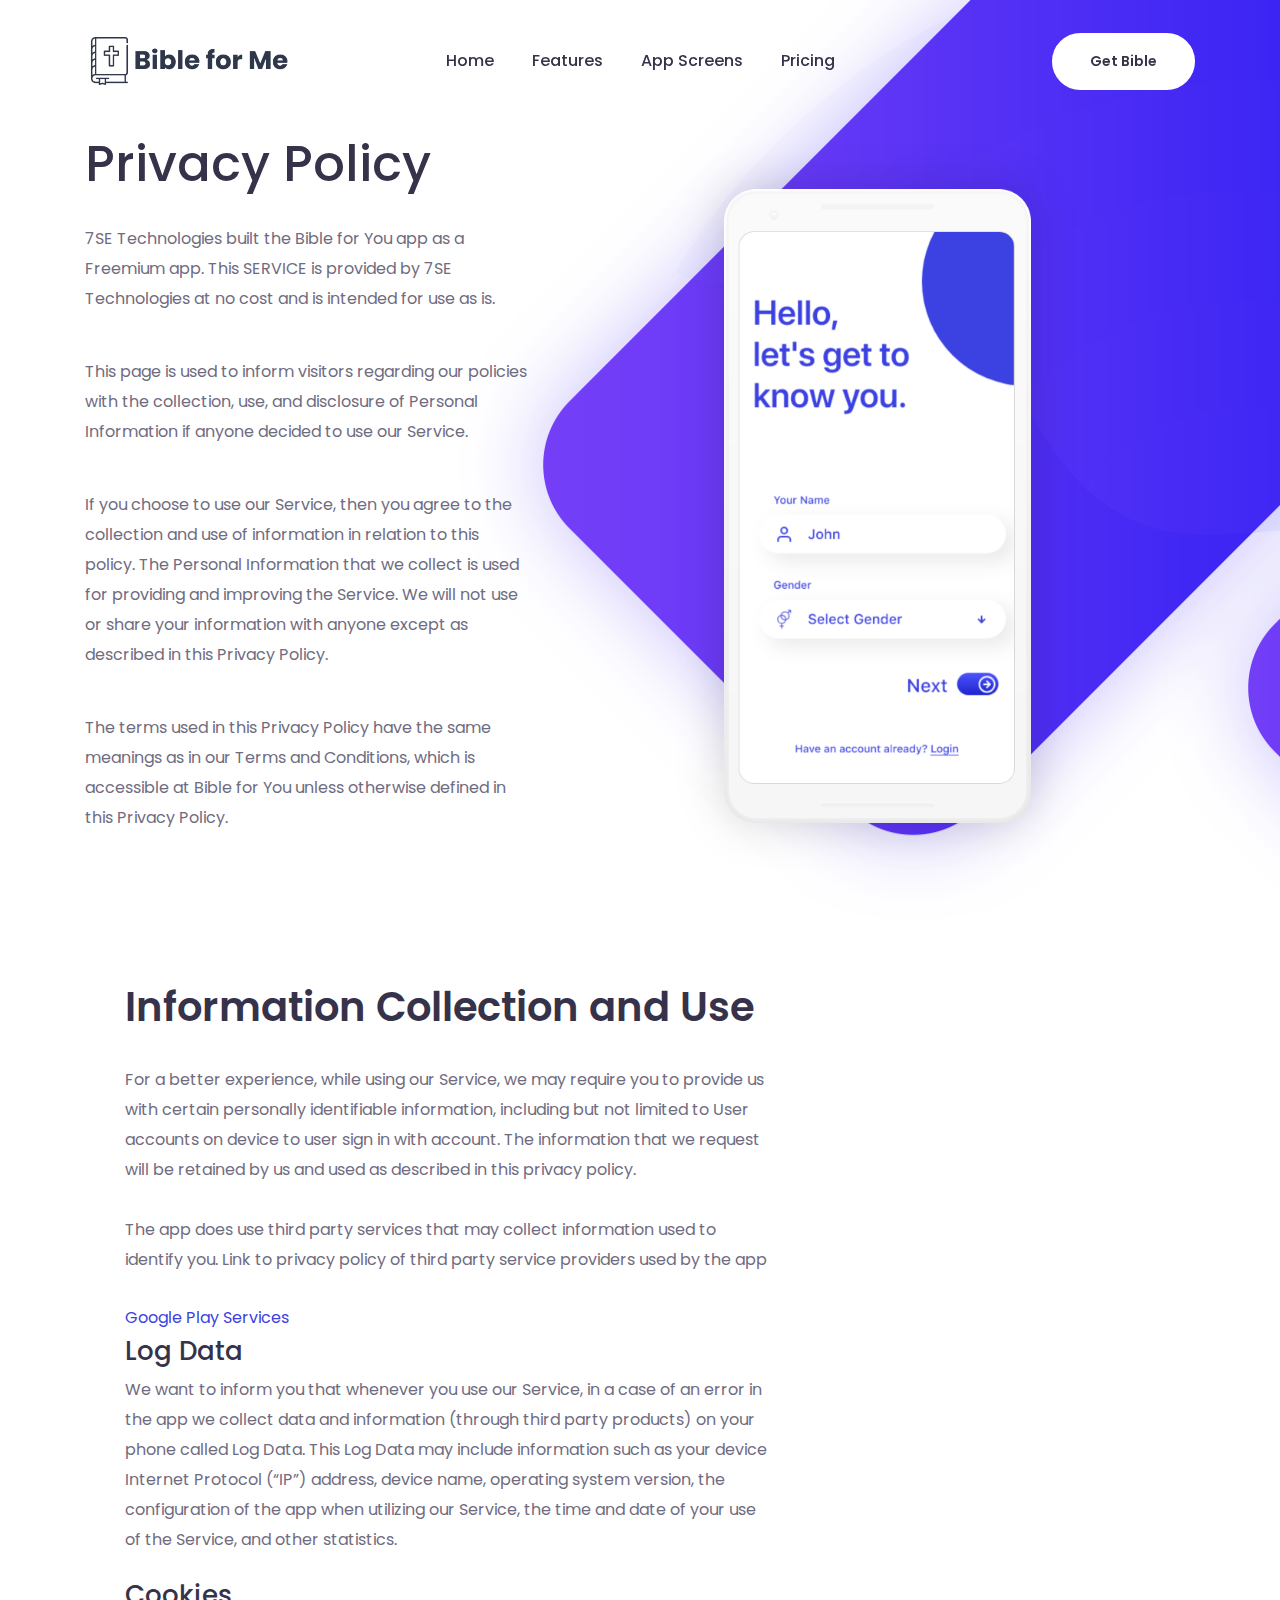
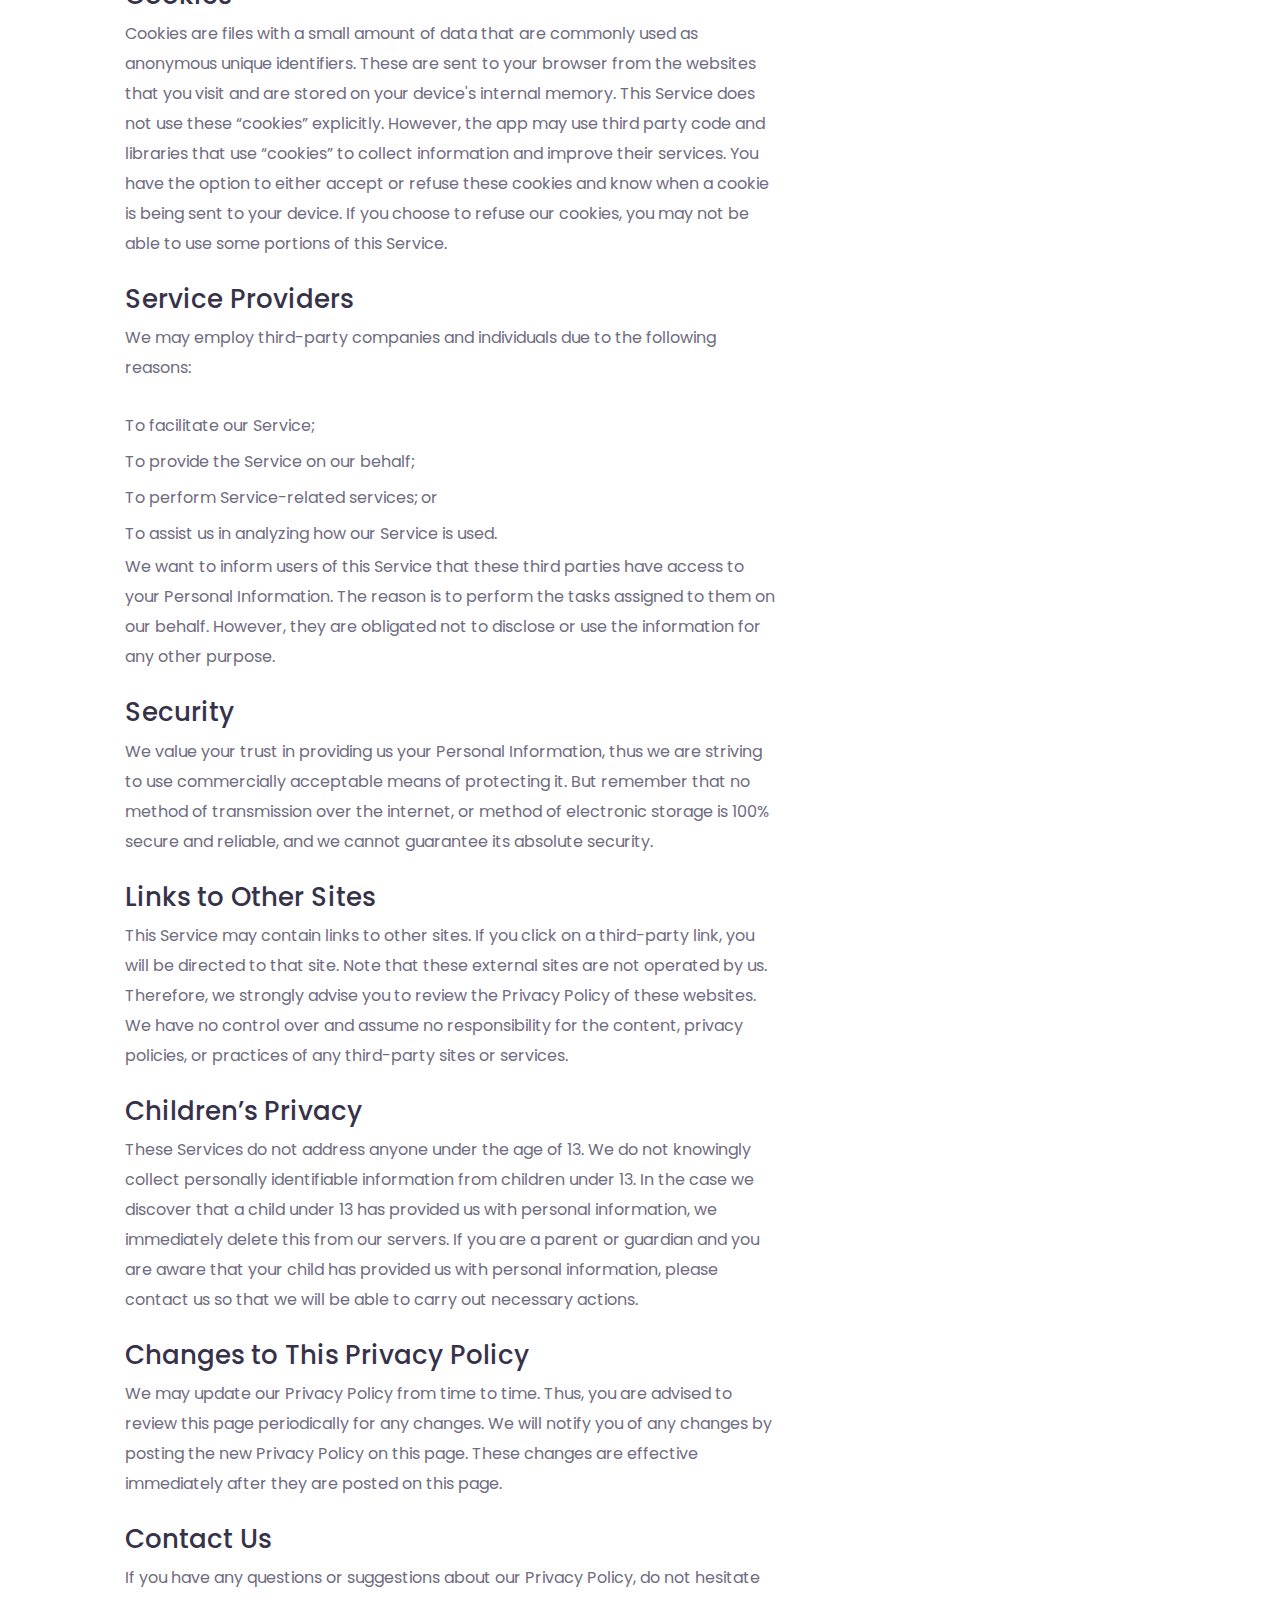
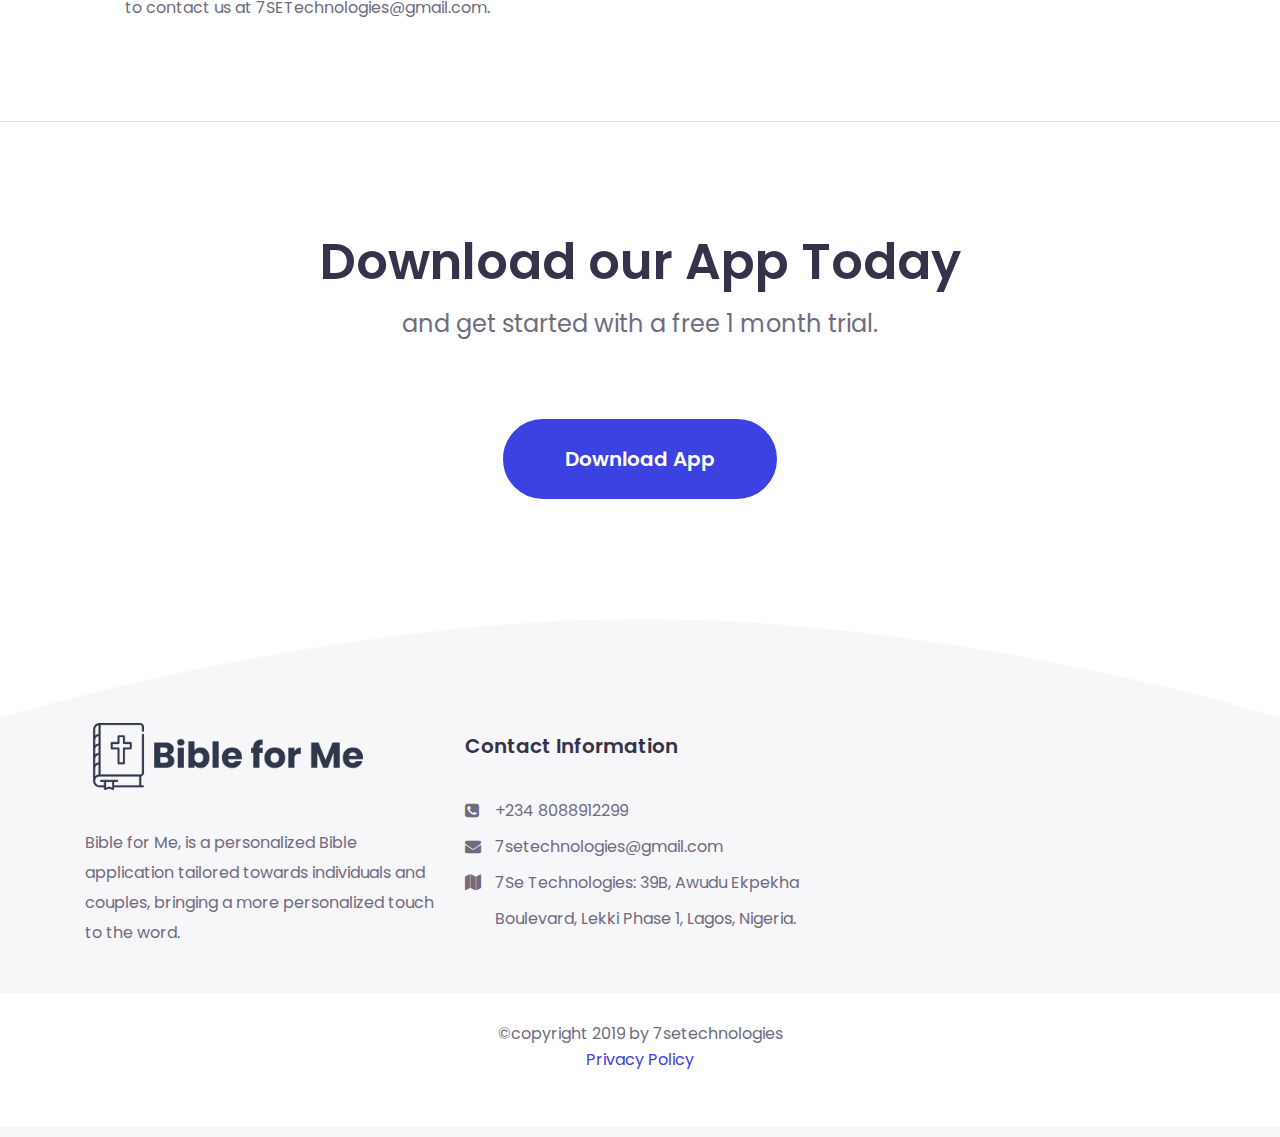
==== commit 37428cff: "Update pricacy.html" ====
--- a/pricacy.html
+++ b/pricacy.html
@@ -64,15 +64,15 @@
                                         <!-- Header-menu -->
                                         <div class="header-menu dosis">
                                             <ul>
-                                                <li class="active"><a href="#home">Home</a>
+                                                <li class=""><a href="index.html">Home</a>
                                                     <!-- <ul>
                                                         <li class="active"><a href="index.html">Home 1</a></li>
                                                          <li><a href="index2.html">Home 2</a></li>
                                                     </ul>-->
                                                 </li>
-                                                <li><a href="#features">Features</a></li>
-                                                <li><a href="#app">App Screens</a></li>
-                                                <li><a href="#pricing  ">Pricing</a></li>
+                                                <li><a href="index.html#features">Features</a></li>
+                                                <li><a href="index.html#app">App Screens</a></li>
+                                                <li><a href="index.html#pricing  ">Pricing</a></li>
                                                 <!-- <li><a href="#">Blog</a>
                                                     <ul>
                                                         <li><a href="blog.html">Blog Posts</a></li>
